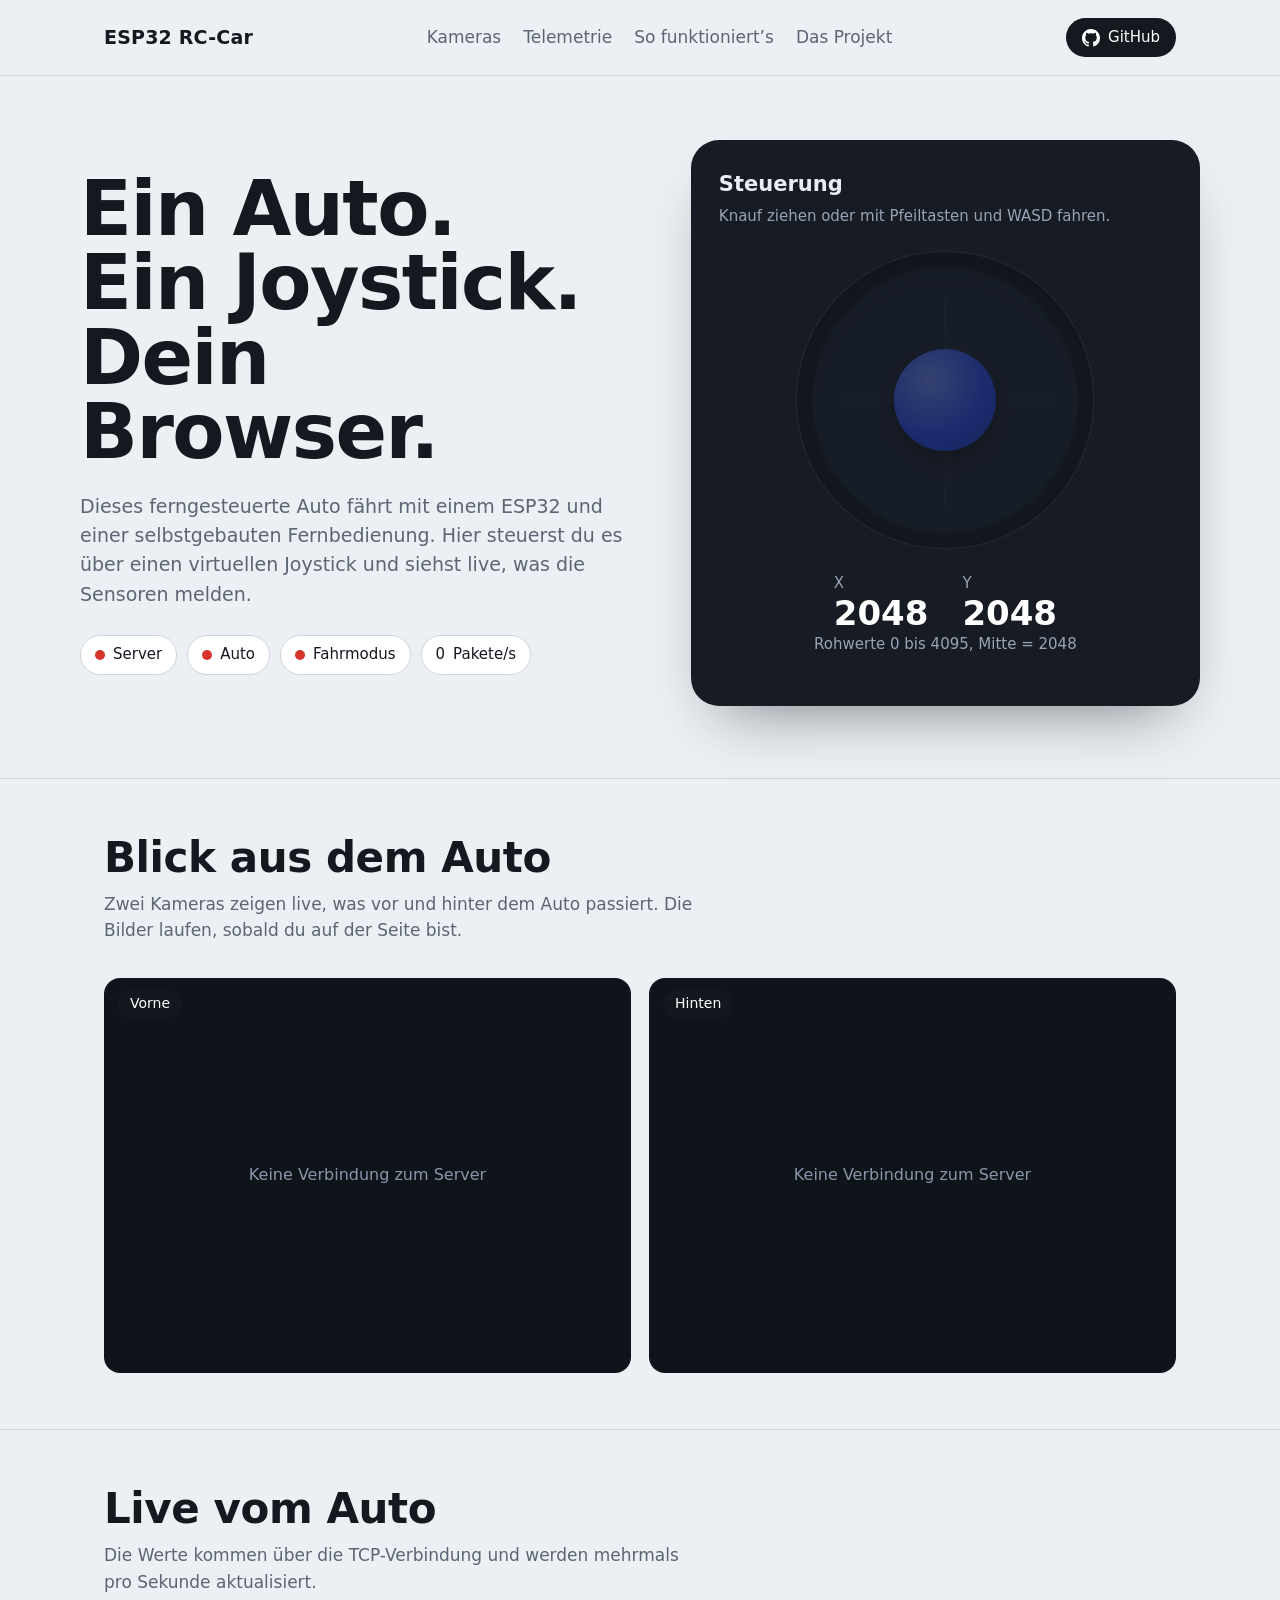
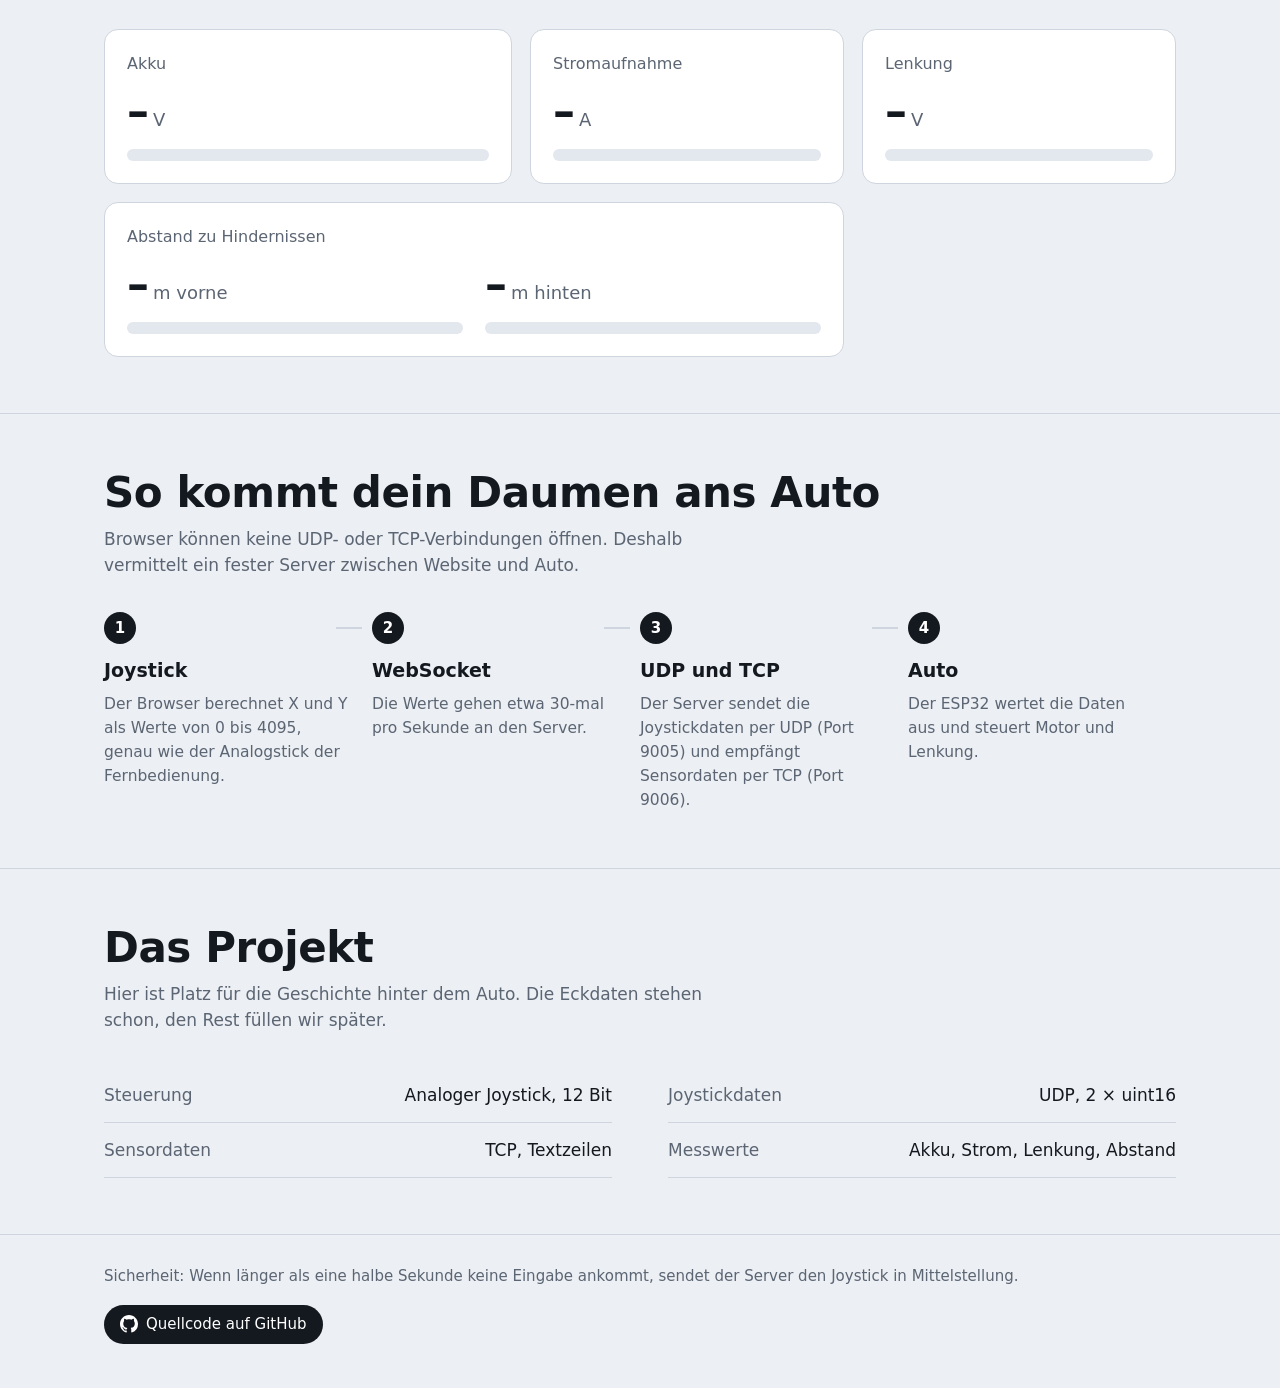
==== index.html @ da5e25d7 "V2 Fahrinterface" ====
<!doctype html>
<html lang="de">
<head>
<meta charset="utf-8">
<meta name="viewport" content="width=device-width, initial-scale=1, viewport-fit=cover">
<meta name="theme-color" content="#eceff3">
<meta name="mobile-web-app-capable" content="yes">
<meta name="apple-mobile-web-app-capable" content="yes">
<title>ESP32 RC-Car – Fernsteuerung im Browser</title>
<style>
:root{--bg:#eceff3;--ink:#14181f;--mut:#5b6573;--line:#cfd5de;--blue:#2447f5;--panel:#161b24;--panel2:#222a37;--ok:#1f9d55;--warn:#d98a00;--bad:#d6342c;
--font:"Bahnschrift","DIN Alternate","Segoe UI",system-ui,sans-serif}
*{box-sizing:border-box}
html{scroll-behavior:smooth}
body{margin:0;background:var(--bg);color:var(--ink);font:17px/1.55 var(--font);font-variant-numeric:tabular-nums}
a{color:inherit}
:focus-visible{outline:3px solid var(--blue);outline-offset:3px}
.wrap{max-width:1120px;margin:0 auto;padding:0 24px}
header{padding:18px 0;border-bottom:1px solid var(--line)}
header .wrap{display:flex;justify-content:space-between;align-items:center;gap:16px;flex-wrap:wrap}
header b{font-size:19px;letter-spacing:.01em}
nav{display:flex;gap:22px}
nav a{text-decoration:none;color:var(--mut)}
nav a:hover{color:var(--ink)}

.hero{display:grid;grid-template-columns:1.05fr .95fr;gap:48px;align-items:center;padding:64px 0 72px}
h1{font-size:clamp(40px,6vw,76px);line-height:.98;margin:0 0 22px;font-weight:700;letter-spacing:-.02em}
.lede{max-width:46ch;color:var(--mut);font-size:19px;margin:0 0 26px}
.pills{display:flex;gap:10px;flex-wrap:wrap}
.pill{display:inline-flex;align-items:center;gap:8px;padding:7px 14px;border:1px solid var(--line);border-radius:99px;background:#fff;font-size:15px}
.dot{width:10px;height:10px;border-radius:50%;background:var(--bad)}
.on .dot{background:var(--ok)}

.cockpit{background:var(--panel);color:#e8edf5;border-radius:28px;padding:28px;box-shadow:0 30px 60px -30px rgba(20,24,31,.55)}
.cockpit h2{margin:0 0 4px;font-size:21px}
.cockpit p{margin:0 0 22px;color:#98a4b6;font-size:15px}
#pad{-webkit-touch-callout:none;position:relative;width:min(100%,300px);aspect-ratio:1;margin:0 auto;border-radius:50%;touch-action:none;user-select:none;cursor:grab;
background:linear-gradient(var(--panel2),var(--panel2)) center/2px 70% no-repeat,linear-gradient(var(--panel2),var(--panel2)) center/70% 2px no-repeat,radial-gradient(circle,#1b2230 0 62%,#0f131a 63%);
box-shadow:inset 0 0 0 2px #2c3647,inset 0 12px 30px rgba(0,0,0,.5)}
#pad.drag{cursor:grabbing}
#knob{position:absolute;left:50%;top:50%;width:34%;aspect-ratio:1;border-radius:50%;transform:translate(-50%,-50%);
background:radial-gradient(circle at 35% 30%,#6f8cff,var(--blue) 60%,#1a33b8);box-shadow:0 10px 22px rgba(0,0,0,.55)}
#pad.lock{opacity:.35;pointer-events:none}
.raw{display:flex;justify-content:center;gap:34px;margin-top:22px;font-size:15px;color:#98a4b6}
.raw b{display:block;font-size:34px;color:#fff;font-weight:600;line-height:1.1;min-width:4ch;text-align:center}
.hint{text-align:center;margin:14px 0 0;font-size:14px;color:#7d8aa0}

.gh{display:inline-flex;align-items:center;gap:8px;padding:8px 16px;border-radius:99px;background:var(--ink);color:#fff;text-decoration:none;font-size:15px}
.gh:hover{background:var(--blue)}
.gh svg{width:18px;height:18px;fill:currentColor}
.cams{display:grid;grid-template-columns:1fr 1fr;gap:18px}
.cam{position:relative;margin:0;aspect-ratio:4/3;background:#0f131a;border-radius:16px;overflow:hidden;display:grid;place-items:center;color:#8a97ab}
.cam img{position:absolute;inset:0;width:100%;height:100%;object-fit:contain}
.cam [hidden]{display:none!important}
.cam p{margin:0;padding:0 20px;text-align:center;font-size:16px}
.cam figcaption{position:absolute;left:14px;top:12px;padding:3px 12px;border-radius:99px;background:rgba(20,24,31,.75);color:#fff;font-size:14px}
section{padding:56px 0;border-top:1px solid var(--line)}
h2.t{font-size:clamp(28px,3.6vw,42px);line-height:1.1;margin:0 0 10px;letter-spacing:-.01em}
.sub{color:var(--mut);max-width:56ch;margin:0 0 34px}
.tele{display:grid;grid-template-columns:1.3fr 1fr 1fr;gap:18px}
.tile{background:#fff;border:1px solid var(--line);border-radius:14px;padding:22px}
.tile h3{margin:0 0 12px;font-size:16px;color:var(--mut);font-weight:500}
.val{font-size:44px;font-weight:700;line-height:1}
.val small{font-size:18px;font-weight:500;color:var(--mut);margin-left:4px}
.bar{height:12px;background:#e3e7ee;border-radius:9px;margin-top:16px;position:relative;overflow:hidden}
.bar i{position:absolute;left:0;top:0;bottom:0;width:0;background:var(--ok);border-radius:9px;transition:width .25s,background .25s}
.bar.mid i{left:50%;width:0;border-radius:0}
.span2{grid-column:span 2}
.dist{display:grid;grid-template-columns:1fr 1fr;gap:22px}

.flow{display:grid;grid-template-columns:repeat(4,1fr);gap:0;counter-reset:s}
.flow>div{padding:0 22px 0 0;position:relative}
.flow>div:not(:last-child)::after{content:"";position:absolute;right:10px;top:15px;width:26px;height:2px;background:var(--line)}
.flow b{display:inline-grid;place-items:center;width:32px;height:32px;border-radius:50%;background:var(--ink);color:#fff;font-size:15px;margin-bottom:12px}
.flow h3{margin:0 0 6px;font-size:19px}
.flow p{margin:0;color:var(--mut);font-size:15.5px}
.specs{display:grid;grid-template-columns:repeat(2,1fr);gap:0 56px}
.specs div{display:flex;justify-content:space-between;gap:20px;padding:14px 0;border-bottom:1px solid var(--line)}
.specs span{color:var(--mut)}
footer{padding:30px 0 44px;color:var(--mut);font-size:15px;border-top:1px solid var(--line)}

@media(max-width:860px){
.hero{grid-template-columns:1fr;gap:36px;padding:40px 0}
.tele{grid-template-columns:1fr}.span2{grid-column:auto}
.flow{grid-template-columns:1fr 1fr;gap:28px 0}.flow>div::after{display:none}
.specs{grid-template-columns:1fr}
.cams{grid-template-columns:1fr}
nav{display:none}
}
@media(prefers-reduced-motion:reduce){*{transition:none!important;scroll-behavior:auto!important}}

/* Handy: kein Zoomen durch Doppeltippen, Joystick ohne Tipp-Markierung */
html{-webkit-text-size-adjust:100%}
body{touch-action:manipulation}
#pad{-webkit-tap-highlight-color:transparent}
.tip{display:none}
@media(max-width:860px) and (orientation:portrait){.tip{display:block}}

/* Knopf: Vollbild + Querformat (nur auf Touch-Geräten) */
.fsbtn{display:none;align-items:center;justify-content:center;gap:10px;width:max-content;margin:18px auto 0;font:inherit;font-size:16px;padding:12px 22px;border:0;border-radius:99px;background:var(--blue);color:#fff;cursor:pointer}
.fsbtn svg{width:20px;height:20px;fill:none;stroke:currentColor;stroke-width:2;stroke-linecap:round;stroke-linejoin:round}
.fsbtn .p-out,html.fs .fsbtn .p-in{display:none}
html.fs .fsbtn .p-out{display:inline}
.cockpit p.fsnote{margin:10px 0 0;font-size:13px;text-align:center;color:#f3c86b}
@media(hover:none) and (pointer:coarse){.fsbtn{display:flex}}
html.fs .pills{display:none}

/* Fahransicht: Handy im Querformat. Joystick, beide Kameras und alle Werte auf einem Bildschirm, ohne Scrollen. */
@media(orientation:landscape) and (max-height:520px){
html,body{height:100%;overflow:hidden}
body{overscroll-behavior:none}
header,footer,#technik,#projekt,.hero h1,.lede,h2.t,.sub,.cockpit h2,.cockpit .hint{display:none}
main{display:grid;grid-template-columns:minmax(190px,28vw) 1fr;grid-template-rows:auto minmax(0,1fr) auto;gap:8px;height:100vh;height:100dvh;
padding:max(8px,env(safe-area-inset-top)) max(10px,env(safe-area-inset-right)) max(8px,env(safe-area-inset-bottom)) max(10px,env(safe-area-inset-left))}
.hero,.hero>div:first-child,section,section .wrap{display:contents}
.tele{grid-area:1/1/2/3;display:flex;gap:8px}
.tele .tile{padding:6px 10px;border-radius:10px;min-width:0;flex:1}
.tele .span2{flex:2.2}
.tile h3{margin:0 0 2px;font-size:11px}
.val{font-size:22px}
.val small{font-size:11px;margin-left:3px}
.bar{height:5px;margin-top:5px}
.dist{gap:12px}
.cockpit{grid-area:2/1/3/2;padding:10px;border-radius:18px;display:flex;flex-direction:column;align-items:center;justify-content:center;min-height:0;overflow:hidden}
#pad{width:min(100%,calc(100vh - 185px));width:min(100%,calc(100dvh - 185px))}
#ctrlMsg{margin:0 0 6px;font-size:11px;line-height:1.25;text-align:center}
#ctrlMsg.ok{display:none}
.raw{margin-top:6px;gap:18px;font-size:11px}
.raw b{font-size:20px;min-width:3.5ch}
.cams{grid-area:2/2/3/3;grid-template-columns:1fr 1fr;gap:8px;height:100%;min-height:0}
.cam{aspect-ratio:auto;height:100%;border-radius:12px}
.cam p{font-size:13px}
.cam figcaption{left:8px;top:8px;font-size:12px}
.pills{grid-area:3/1/4/3;gap:6px}
.pill{padding:2px 10px;font-size:12px}
.fsbtn{position:fixed;z-index:20;right:max(10px,env(safe-area-inset-right));bottom:max(10px,env(safe-area-inset-bottom));margin:0;padding:0;width:40px;height:40px;background:rgba(20,24,31,.72)}
.fsbtn .tx{display:none}
.cockpit p.fsnote{margin:6px 0 0;font-size:11px}
html.fs main{grid-template-rows:auto minmax(0,1fr)}
html.fs #pad{width:min(100%,calc(100vh - 160px));width:min(100%,calc(100dvh - 160px))}
}
</style>
</head>
<body>
<header><div class="wrap"><b>ESP32 RC-Car</b>
<nav><a href="#kameras">Kameras</a><a href="#telemetrie">Telemetrie</a><a href="#technik">So funktioniert’s</a><a href="#projekt">Das Projekt</a></nav>
<a class="gh" data-gh href="#" target="_blank" rel="noopener"><svg viewBox="0 0 16 16" aria-hidden="true"><path d="M8 0C3.58 0 0 3.58 0 8c0 3.54 2.29 6.53 5.47 7.59.4.07.55-.17.55-.38 0-.19-.01-.82-.01-1.49-2.01.37-2.53-.49-2.69-.94-.09-.23-.48-.94-.82-1.13-.28-.15-.68-.52-.01-.53.63-.01 1.08.58 1.23.82.72 1.21 1.87.87 2.33.66.07-.52.28-.87.51-1.07-1.78-.2-3.64-.89-3.64-3.95 0-.87.31-1.59.82-2.15-.08-.2-.36-1.02.08-2.12 0 0 .67-.21 2.2.82.64-.18 1.32-.27 2-.27.68 0 1.36.09 2 .27 1.53-1.04 2.2-.82 2.2-.82.44 1.1.16 1.92.08 2.12.51.56.82 1.27.82 2.15 0 3.07-1.87 3.75-3.65 3.95.29.25.54.73.54 1.48 0 1.07-.01 1.93-.01 2.2 0 .21.15.46.55.38A8.013 8.013 0 0016 8c0-4.42-3.58-8-8-8z"/></svg>GitHub</a></div></header>

<main>
<div class="wrap hero">
  <div>
    <h1>Ein Auto.<br>Ein Joystick.<br>Dein Browser.</h1>
    <p class="lede">Dieses ferngesteuerte Auto fährt mit einem ESP32 und einer selbstgebauten Fernbedienung. Hier steuerst du es über einen virtuellen Joystick und siehst live, was die Sensoren melden.</p>
    <div class="pills">
      <span class="pill" id="pBack"><i class="dot"></i>Server</span>
      <span class="pill" id="pCar"><i class="dot"></i>Auto</span>
      <span class="pill" id="pMode"><i class="dot"></i>Fahrmodus</span>
      <span class="pill"><span id="pps">0</span> Pakete/s</span>
    </div>
  </div>

  <div class="cockpit" id="cockpit">
    <h2>Steuerung</h2>
    <p id="ctrlMsg">Knauf ziehen oder mit Pfeiltasten und WASD fahren.</p>
    <div id="pad" role="application" aria-label="Virtueller Joystick"><div id="knob"></div></div>
    <div class="raw"><span>X<b id="rx">2048</b></span><span>Y<b id="ry">2048</b></span></div>
    <p class="hint">Rohwerte 0 bis 4095, Mitte = 2048</p>
    <p class="hint tip">Tipp: Handy quer halten, dann siehst du beide Kameras und alle Werte beim Fahren.</p>
    <button class="fsbtn" id="fsBtn" type="button" aria-label="Vollbild und Querformat">
      <svg viewBox="0 0 24 24" aria-hidden="true"><path class="p-in" d="M4 9V4h5M20 9V4h-5M4 15v5h5M20 15v5h-5"/><path class="p-out" d="M9 4v5H4M15 4v5h5M9 20v-5H4M15 20v-5h5"/></svg>
      <span class="tx" id="fsTx">Vollbild und Querformat</span>
    </button>
    <p class="fsnote" id="fsNote" hidden></p>
  </div>
</div>

<section id="kameras"><div class="wrap">
  <h2 class="t">Blick aus dem Auto</h2>
  <p class="sub">Zwei Kameras zeigen live, was vor und hinter dem Auto passiert. Die Bilder laufen, sobald du auf der Seite bist.</p>
  <div class="cams">
    <figure class="cam"><img id="img-front" alt="Livebild der Frontkamera" hidden><p id="msg-front">Verbinde …</p><figcaption>Vorne</figcaption></figure>
    <figure class="cam"><img id="img-back" alt="Livebild der Rückkamera" hidden><p id="msg-back">Verbinde …</p><figcaption>Hinten</figcaption></figure>
  </div>
</div></section>

<section id="telemetrie"><div class="wrap">
  <h2 class="t">Live vom Auto</h2>
  <p class="sub">Die Werte kommen über die TCP-Verbindung und werden mehrmals pro Sekunde aktualisiert.</p>
  <div class="tele">
    <div class="tile"><h3>Akku</h3><div class="val"><span id="batt">–</span><small>V</small></div><div class="bar"><i id="battBar"></i></div></div>
    <div class="tile"><h3>Stromaufnahme</h3><div class="val"><span id="ampr">–</span><small>A</small></div><div class="bar"><i id="amprBar" style="background:var(--blue)"></i></div></div>
    <div class="tile"><h3>Lenkung</h3><div class="val"><span id="lenk">–</span><small>V</small></div><div class="bar mid"><i id="lenkBar" style="background:var(--blue)"></i></div></div>
    <div class="tile span2"><h3>Abstand zu Hindernissen</h3>
      <div class="dist">
        <div><div class="val"><span id="absv">–</span><small>m vorne</small></div><div class="bar"><i id="absvBar"></i></div></div>
        <div><div class="val"><span id="absh">–</span><small>m hinten</small></div><div class="bar"><i id="abshBar"></i></div></div>
      </div></div>
  </div>
</div></section>

<section id="technik"><div class="wrap">
  <h2 class="t">So kommt dein Daumen ans Auto</h2>
  <p class="sub">Browser können keine UDP- oder TCP-Verbindungen öffnen. Deshalb vermittelt ein fester Server zwischen Website und Auto.</p>
  <div class="flow">
    <div><b>1</b><h3>Joystick</h3><p>Der Browser berechnet X und Y als Werte von 0 bis 4095, genau wie der Analogstick der Fernbedienung.</p></div>
    <div><b>2</b><h3>WebSocket</h3><p>Die Werte gehen etwa 30-mal pro Sekunde an den Server.</p></div>
    <div><b>3</b><h3>UDP und TCP</h3><p>Der Server sendet die Joystickdaten per UDP (Port 9005) und empfängt Sensordaten per TCP (Port 9006).</p></div>
    <div><b>4</b><h3>Auto</h3><p>Der ESP32 wertet die Daten aus und steuert Motor und Lenkung.</p></div>
  </div>
</div></section>

<section id="projekt"><div class="wrap">
  <h2 class="t">Das Projekt</h2>
  <p class="sub">Hier ist Platz für die Geschichte hinter dem Auto. Die Eckdaten stehen schon, den Rest füllen wir später.</p>
  <div class="specs">
    <div><span>Steuerung</span>Analoger Joystick, 12 Bit</div>
    <div><span>Joystickdaten</span>UDP, 2 × uint16</div>
    <div><span>Sensordaten</span>TCP, Textzeilen</div>
    <div><span>Messwerte</span>Akku, Strom, Lenkung, Abstand</div>
  </div>
</div></section>
</main>
<footer><div class="wrap">Sicherheit: Wenn länger als eine halbe Sekunde keine Eingabe ankommt, sendet der Server den Joystick in Mittelstellung.<div style="margin-top:16px"><a class="gh" data-gh href="#" target="_blank" rel="noopener"><svg viewBox="0 0 16 16" aria-hidden="true"><path d="M8 0C3.58 0 0 3.58 0 8c0 3.54 2.29 6.53 5.47 7.59.4.07.55-.17.55-.38 0-.19-.01-.82-.01-1.49-2.01.37-2.53-.49-2.69-.94-.09-.23-.48-.94-.82-1.13-.28-.15-.68-.52-.01-.53.63-.01 1.08.58 1.23.82.72 1.21 1.87.87 2.33.66.07-.52.28-.87.51-1.07-1.78-.2-3.64-.89-3.64-3.95 0-.87.31-1.59.82-2.15-.08-.2-.36-1.02.08-2.12 0 0 .67-.21 2.2.82.64-.18 1.32-.27 2-.27.68 0 1.36.09 2 .27 1.53-1.04 2.2-.82 2.2-.82.44 1.1.16 1.92.08 2.12.51.56.82 1.27.82 2.15 0 3.07-1.87 3.75-3.65 3.95.29.25.54.73.54 1.48 0 1.07-.01 1.93-.01 2.2 0 .21.15.46.55.38A8.013 8.013 0 0016 8c0-4.42-3.58-8-8-8z"/></svg>Quellcode auf GitHub</a></div></div></footer>

<script>
const $=id=>document.getElementById(id);
const pad=$('pad'),knob=$('knob');
const GITHUB_URL='https://github.com/orgs/P5-Natascha/repositories';  // hier den GitHub-Link eintragen
const INVERT_Y=false;               // true, falls "hoch" am Auto den Wert 0 statt 4095 bedeuten soll
let nx=0,ny=0,drag=false,idle=99,ws,canCtrl=false;
const keys=new Set();

function setStick(x,y){
  const l=Math.hypot(x,y); if(l>1){x/=l;y/=l}
  nx=x;ny=y;
  const R=(pad.clientWidth-knob.clientWidth)/2;
  knob.style.transform=`translate(calc(-50% + ${x*R}px),calc(-50% - ${y*R}px))`;
  const yy=INVERT_Y?-y:y;
  $('rx').textContent=Math.round((x+1)/2*4095);
  $('ry').textContent=Math.round((yy+1)/2*4095);
}
function fromPointer(e){
  const r=pad.getBoundingClientRect(),R=(r.width-knob.offsetWidth)/2;
  setStick((e.clientX-r.left-r.width/2)/R,-(e.clientY-r.top-r.height/2)/R);
}
pad.addEventListener('pointerdown',e=>{drag=true;pad.classList.add('drag');pad.setPointerCapture(e.pointerId);fromPointer(e)});
pad.addEventListener('pointermove',e=>drag&&fromPointer(e));
const release=()=>{drag=false;pad.classList.remove('drag');setStick(0,0)};
pad.addEventListener('pointerup',release);
pad.addEventListener('pointercancel',release);
document.addEventListener('visibilitychange',()=>document.hidden&&release());

const map={ArrowUp:'u',w:'u',ArrowDown:'d',s:'d',ArrowLeft:'l',a:'l',ArrowRight:'r',d:'r'};
function keyStick(){
  setStick((keys.has('r')?1:0)-(keys.has('l')?1:0),(keys.has('u')?1:0)-(keys.has('d')?1:0));
}
addEventListener('keydown',e=>{const k=map[e.key]||map[e.key.toLowerCase()];if(k&&!drag){e.preventDefault();keys.add(k);keyStick()}});
addEventListener('keyup',e=>{const k=map[e.key]||map[e.key.toLowerCase()];if(k&&!drag){keys.delete(k);keyStick()}});

setInterval(()=>{
  if(nx||ny)idle=0;
  if(idle++<6&&ws&&ws.readyState===1&&canCtrl)
    ws.send(JSON.stringify({x:+$('rx').textContent,y:+$('ry').textContent}));
},33);

const clamp=(v,a,b)=>Math.max(a,Math.min(b,v));
const colorFor=p=>p>.5?'var(--ok)':p>.2?'var(--warn)':'var(--bad)';
function setVal(id,v,fmt){$(id).textContent=v==null?'–':fmt(v)}

function render(s){
  $('pBack').classList.add('on');
  $('pCar').classList.toggle('on',s.tcp);
  $('pps').textContent=s.pps;
  $('pMode').classList.toggle('on',s.mode===1);
  canCtrl=s.ctrl;
  pad.classList.toggle('lock',!s.ctrl);
  $('ctrlMsg').textContent=!s.ctrl?'Nur Ansicht: Der Zugangsschlüssel fehlt oder ist nicht mehr gültig. Bitte den QR-Code erneut scannen.':s.blocked?'Die Verbindung zum Auto ist derzeit vom Admin gesperrt.':s.tcp?'Knauf ziehen oder mit Pfeiltasten und WASD fahren.':'Das Auto ist nicht verbunden. Der Server versucht es weiter.';
  blocked=!!s.blocked;
  $('ctrlMsg').classList.toggle('ok',!!(s.ctrl&&!s.blocked&&s.tcp));
  for(const n of ['front','back'])setCam(n,s.cam||{});
  const t=s.tele||{};
  setVal('batt',t.BATT,v=>v.toFixed(2));
  const bp=t.BATT==null?0:clamp((t.BATT-3.3)/(4.2-3.3),0,1);
  Object.assign($('battBar').style,{width:bp*100+'%',background:colorFor(bp)});
  setVal('ampr',t.AMPR,v=>v.toFixed(2));
  $('amprBar').style.width=(t.AMPR==null?0:clamp(t.AMPR/2,0,1)*100)+'%';
  setVal('lenk',t.LENK,v=>v.toFixed(2));
  const lp=t.LENK==null?.5:clamp(t.LENK/2.4,0,1),b=$('lenkBar').style;
  b.left=Math.min(lp,.5)*100+'%';b.width=Math.abs(lp-.5)*100+'%';
  for(const [k,id] of [['ABSV','absv'],['ABSH','absh']]){
    const mm=t[k];
    setVal(id,mm,v=>(v/1000).toFixed(2));
    const p=mm==null?0:clamp(mm/3000,0,1);
    Object.assign($(id+'Bar').style,{width:p*100+'%',background:mm<500?'var(--bad)':mm<1000?'var(--warn)':'var(--ok)'});
  }
}
const KEY=new URLSearchParams(location.search).get('key')||'';
const camOn={};
function stopCam(n){camOn[n]=0;$('img-'+n).removeAttribute('src')}
function setCam(n,c){
  const img=$('img-'+n),msg=$('msg-'+n);
  if(c.allowed&&!camOn[n]){camOn[n]=1;img.src='/camera/'+n+'?key='+encodeURIComponent(KEY)+'&t='+Date.now()}
  if(!c.allowed&&camOn[n])stopCam(n);
  const live=!!(c.allowed&&c[n]);
  img.hidden=!live;
  msg.textContent=live?'':!c.allowed?(c.disabled?'Kamera vom Admin deaktiviert':'Kamerabild nur mit Zugangsschlüssel'):'Warte auf Bild …';
  msg.hidden=live;
}
function connect(){
  const key=new URLSearchParams(location.search).get('key')||'';
  ws=new WebSocket((location.protocol==='https:'?'wss://':'ws://')+location.host+'/ws?key='+encodeURIComponent(key));
  ws.onmessage=e=>render(JSON.parse(e.data));
  ws.onclose=()=>{canCtrl=false;$('pBack').classList.remove('on');$('pCar').classList.remove('on');pad.classList.add('lock');['front','back'].forEach(n=>{stopCam(n);$('img-'+n).hidden=true;$('msg-'+n).textContent='Keine Verbindung zum Server';$('msg-'+n).hidden=false});setTimeout(connect,1500)};
}
document.querySelectorAll('[data-gh]').forEach(a=>a.href=GITHUB_URL);
pad.addEventListener('contextmenu',e=>e.preventDefault());
/* Vollbild und Querformat */
let blocked=false,fsAuto=true;
const FSROOT=document.documentElement;
const fsEl=()=>document.fullscreenElement||document.webkitFullscreenElement;
const fsCan=!!(FSROOT.requestFullscreen||FSROOT.webkitRequestFullscreen);
const driveMQ=matchMedia('(orientation:landscape) and (max-height:520px) and (hover:none) and (pointer:coarse)');
async function enterFs(){
  let fs=!!fsEl(),lock=false;
  if(!fs){
    try{
      if(FSROOT.requestFullscreen)await FSROOT.requestFullscreen({navigationUI:'hide'});
      else if(FSROOT.webkitRequestFullscreen){FSROOT.webkitRequestFullscreen();await new Promise(r=>setTimeout(r,200))}
    }catch{}
    fs=!!fsEl();
  }
  try{await screen.orientation.lock('landscape');lock=true}catch{}
  return{fs,lock};
}
function exitFs(){
  try{screen.orientation.unlock()}catch{}
  try{const r=(document.exitFullscreen||document.webkitExitFullscreen).call(document);r&&r.catch&&r.catch(()=>{})}catch{}
}
function onFs(){
  const on=!!fsEl();
  FSROOT.classList.toggle('fs',on);
  $('fsTx').textContent=on?'Vollbild beenden':'Vollbild und Querformat';
  if(!on){try{screen.orientation.unlock()}catch{}}
  setStick(nx,ny);
}
document.addEventListener('fullscreenchange',onFs);
document.addEventListener('webkitfullscreenchange',onFs);
function note(t){const n=$('fsNote');n.textContent=t;n.hidden=false;setTimeout(()=>n.hidden=true,8000)}
$('fsBtn').onclick=async()=>{
  if(fsEl()){exitFs();return}
  const r=await enterFs();
  if(!r.fs)note(fsCan?'Der Browser hat das Vollbild abgelehnt.':'Dieser Browser erlaubt kein Vollbild. Tipp: Seite zum Home-Bildschirm hinzufügen, dann öffnet sie ohne Adressleiste.');
  else if(!r.lock&&!driveMQ.matches)note('Bitte das Handy quer drehen. Der Browser kann die Ausrichtung nicht selbst festlegen.');
};
/* Automatisch: Browser erlauben Vollbild nur nach einer Berührung. Deshalb beim ersten Loslassen,
   sobald die Fahransicht aktiv ist und die Steuerung freigeschaltet ist. */
document.addEventListener('pointerup',e=>{
  if(e.target.closest&&e.target.closest('#fsBtn'))return;
  if(fsAuto&&!fsEl()&&driveMQ.matches&&canCtrl&&!blocked){fsAuto=false;enterFs()}
});
addEventListener('resize',()=>setStick(nx,ny));
setStick(0,0);connect();
</script>
</body>
</html>
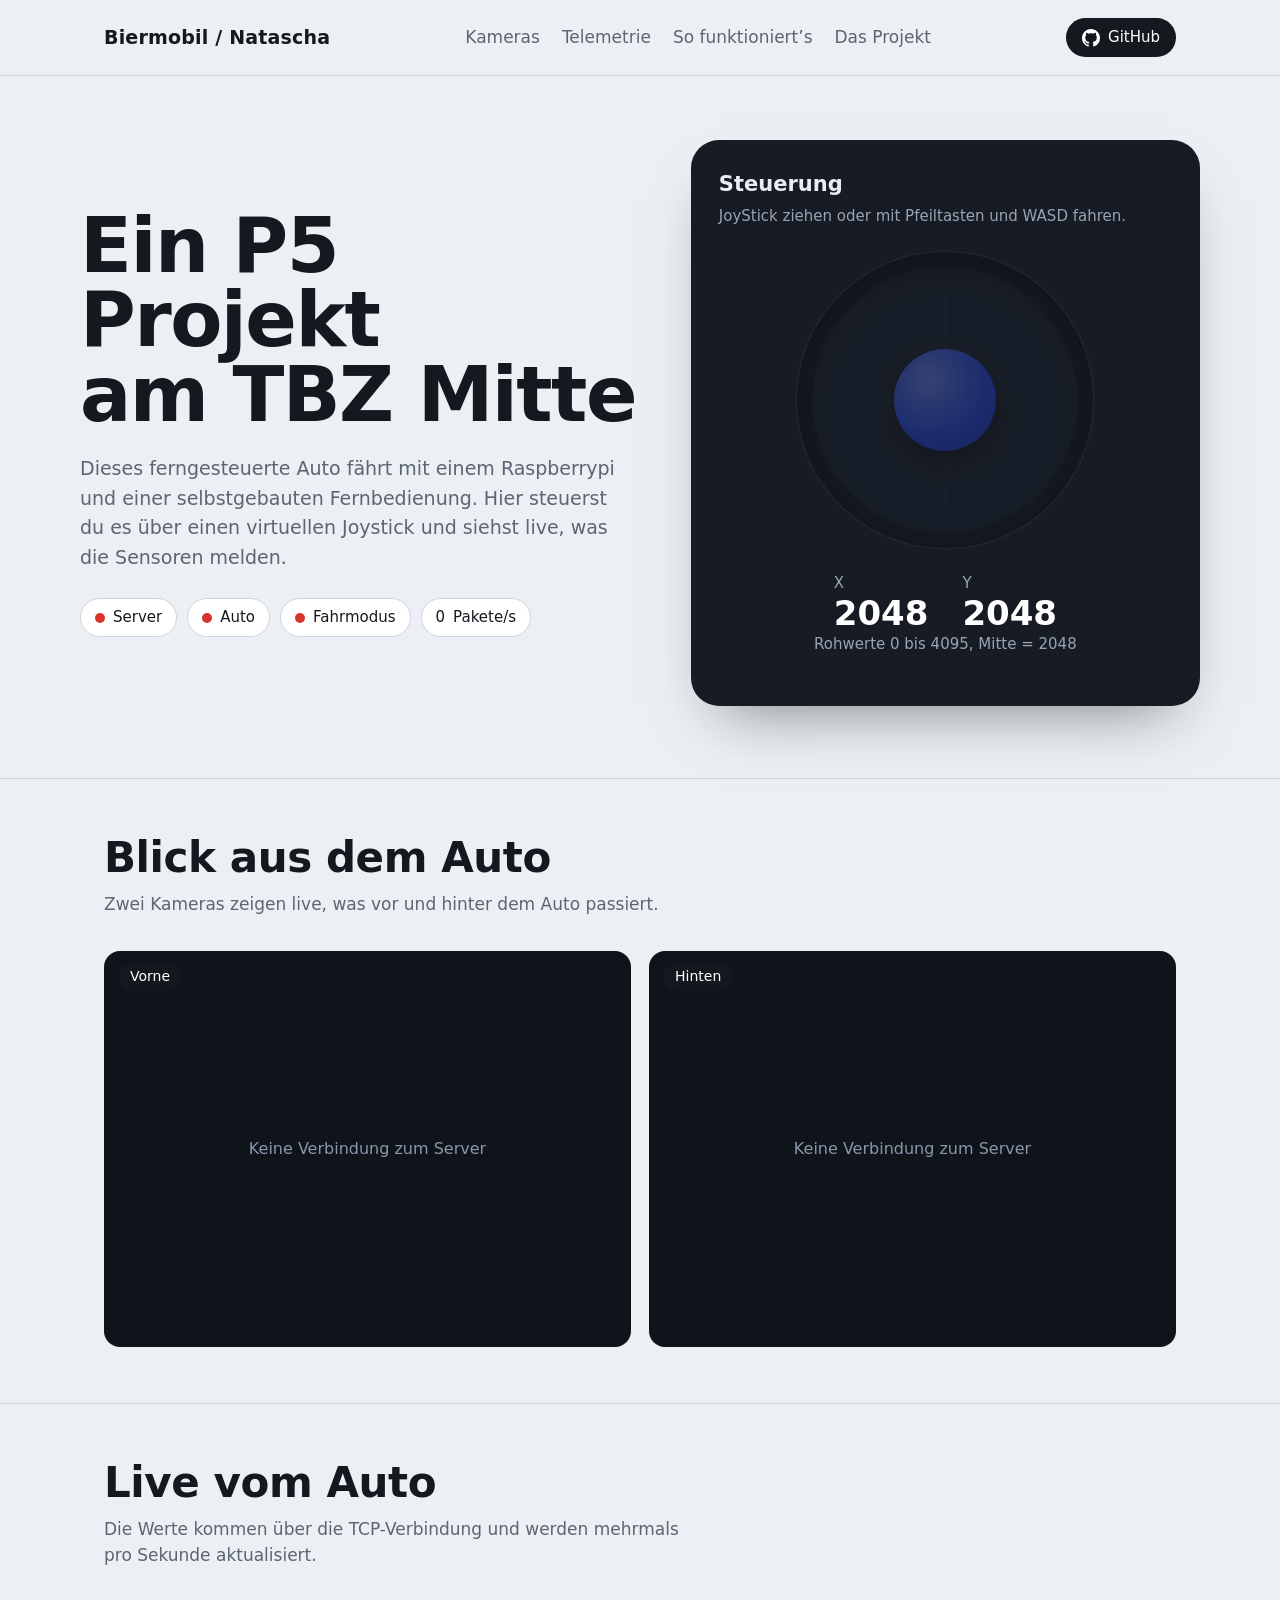
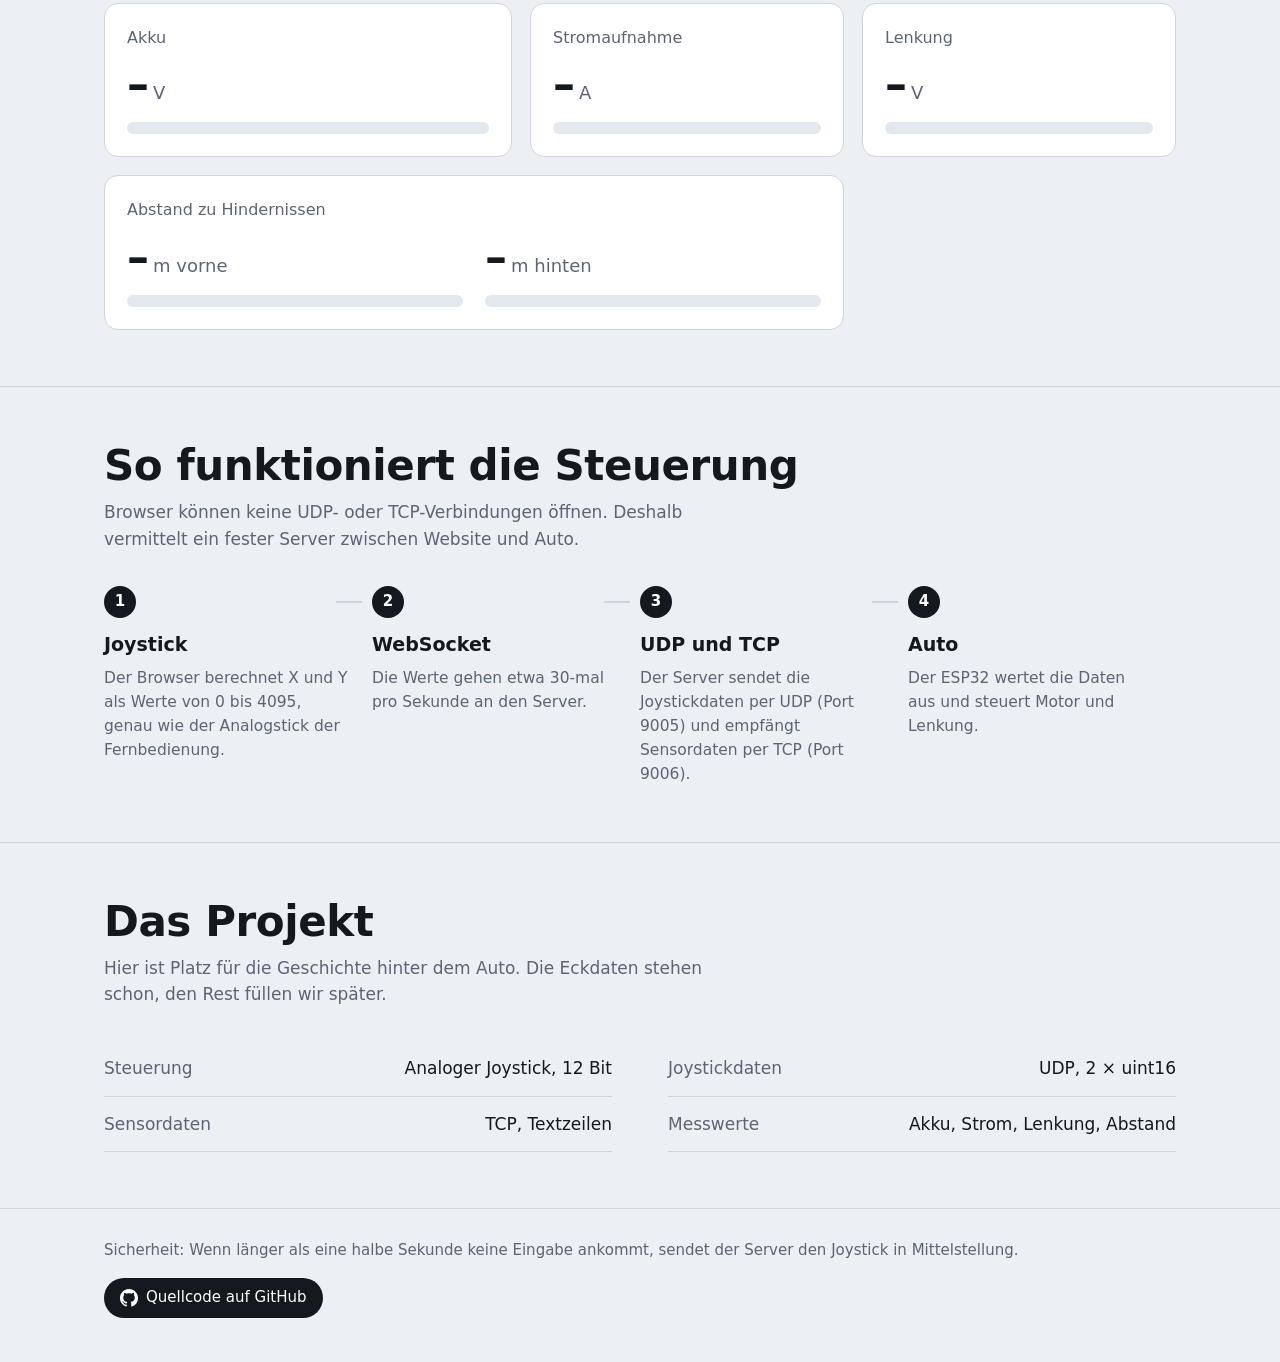
==== commit 4236f967: "Erste Non-Clanker Texte" ====
--- a/index.html
+++ b/index.html
@@ -6,7 +6,124 @@
 <meta name="theme-color" content="#eceff3">
 <meta name="mobile-web-app-capable" content="yes">
 <meta name="apple-mobile-web-app-capable" content="yes">
-<title>ESP32 RC-Car – Fernsteuerung im Browser</title>
+<title>ESP32 RC-Car</title>
+<script>
+/* =====================================================================
+   TEXTE UND EINSTELLUNGEN
+   Hier steht alles, was auf der Seite zu lesen ist. Einfach den Text
+   zwischen den Anführungszeichen ändern. "\n" ergibt einen Zeilenumbruch.
+   Die Form der Seite (Farben, Layout) steht weiter unten im <style>.
+   ===================================================================== */
+const EINSTELLUNGEN = {
+  githubLink: 'https://github.com/orgs/P5-Natascha/repositories',   // hier den GitHub-Link eintragen
+  yAchseUmkehren: false,   // true, falls "hoch" am Auto den Wert 0 statt 4095 bedeuten soll
+};
+
+const TEXTE = {
+  seitentitel: 'ESP32 RC-Car – Fernsteuerung im Browser',   // Text im Browser-Tab
+
+  kopfzeile: {
+    name: 'Biermobil / Natascha',
+    menue: {
+      kameras: 'Kameras',
+      telemetrie: 'Telemetrie',
+      technik: 'So funktioniert’s',
+      projekt: 'Das Projekt',
+    },
+    githubKnopf: 'GitHub',
+  },
+
+  start: {
+    titel: 'Ein P5 Projekt \n am TBZ Mitte',
+    einleitung: 'Dieses ferngesteuerte Auto fährt mit einem Raspberrypi und einer selbstgebauten Fernbedienung. Hier steuerst du es über einen virtuellen Joystick und siehst live, was die Sensoren melden.',
+    status: {                       // kleine Anzeigen unter der Einleitung
+      server: 'Server',
+      auto: 'Auto',
+      fahrmodus: 'Fahrmodus',
+      pakete: 'Pakete/s',
+    },
+  },
+
+  steuerung: {
+    titel: 'Steuerung',
+    achseX: 'X',
+    achseY: 'Y',
+    rohwerte: 'Rohwerte 0 bis 4095, Mitte = 2048',
+    tippHandy: 'Handy quer halten für einen Vollbild-Fahrmodus',
+    joystickBeschreibung: 'Virtueller Joystick',          // für Screenreader
+    vollbild: {
+      an: 'Vollbild und Querformat',                       // Text des Knopfs
+      aus: 'Vollbild beenden',
+    },
+    meldungen: {
+      bereit: 'JoyStick ziehen oder mit Pfeiltasten und WASD fahren.',
+      keinSchluessel: 'Nur Ansicht: Der Zugangsschlüssel fehlt oder ist nicht mehr gültig. Bitte den QR-Code erneut scannen.',
+      gesperrt: 'Die Verbindung zum Auto ist derzeit vom Admin gesperrt.',
+      autoGetrennt: 'Das Auto ist nicht verbunden. Der Server versucht es weiter.',
+      vollbildAbgelehnt: 'Der Browser hat das Vollbild abgelehnt.',
+      vollbildNichtMoeglich: 'Dieser Browser erlaubt kein Vollbild. Tipp: Seite zum Home-Bildschirm hinzufügen, dann öffnet sie ohne Adressleiste.',
+      handyDrehen: 'Bitte das Handy quer drehen.',
+    },
+  },
+
+  kameras: {
+    titel: 'Blick aus dem Auto',
+    einleitung: 'Zwei Kameras zeigen live, was vor und hinter dem Auto passiert.',
+    vorne: 'Vorne',
+    hinten: 'Hinten',
+    bildVorne: 'Livebild der Frontkamera',                 // für Screenreader
+    bildHinten: 'Livebild der Rückkamera',
+    meldungen: {                                           // statt des Bildes
+      verbinde: 'Verbinde …',
+      adminAus: 'Kamera vom Admin deaktiviert',
+      nurMitSchluessel: 'Kamerabild nur mit Zugangsschlüssel',
+      wartenAufBild: 'Warte auf Bild …',
+      keineVerbindung: 'Keine Verbindung zum Server',
+    },
+  },
+
+  telemetrie: {
+    titel: 'Live vom Auto',
+    einleitung: 'Die Werte kommen über die TCP-Verbindung und werden mehrmals pro Sekunde aktualisiert.',
+    akku: 'Akku',
+    strom: 'Stromaufnahme',
+    lenkung: 'Lenkung',
+    abstand: 'Abstand zu Hindernissen',
+    einheitSpannung: 'V',
+    einheitStrom: 'A',
+    einheitAbstandVorne: 'm vorne',
+    einheitAbstandHinten: 'm hinten',
+    leer: '–',                                             // wenn kein Wert da ist
+  },
+
+  technik: {
+    titel: 'So funktioniert die Steuerung',
+    einleitung: 'Browser können keine UDP- oder TCP-Verbindungen öffnen. Deshalb vermittelt ein fester Server zwischen Website und Auto.',
+    schritte: [                                            // beliebig viele, die Nummern kommen automatisch
+      { titel: 'Joystick', text: 'Der Browser berechnet X und Y als Werte von 0 bis 4095, genau wie der Analogstick der Fernbedienung.' },
+      { titel: 'WebSocket', text: 'Die Werte gehen etwa 30-mal pro Sekunde an den Server.' },
+      { titel: 'UDP und TCP', text: 'Der Server sendet die Joystickdaten per UDP (Port 9005) und empfängt Sensordaten per TCP (Port 9006).' },
+      { titel: 'Auto', text: 'Der ESP32 wertet die Daten aus und steuert Motor und Lenkung.' },
+    ],
+  },
+
+  projekt: {
+    titel: 'Das Projekt',
+    einleitung: 'Hier ist Platz für die Geschichte hinter dem Auto. Die Eckdaten stehen schon, den Rest füllen wir später.',
+    eckdaten: [                                            // [Bezeichnung, Wert], beliebig viele
+      ['Steuerung', 'Analoger Joystick, 12 Bit'],
+      ['Joystickdaten', 'UDP, 2 × uint16'],
+      ['Sensordaten', 'TCP, Textzeilen'],
+      ['Messwerte', 'Akku, Strom, Lenkung, Abstand'],
+    ],
+  },
+
+  fusszeile: {
+    sicherheit: 'Sicherheit: Wenn länger als eine halbe Sekunde keine Eingabe ankommt, sendet der Server den Joystick in Mittelstellung.',
+    githubKnopf: 'Quellcode auf GitHub',
+  },
+};
+</script>
 <style>
 :root{--bg:#eceff3;--ink:#14181f;--mut:#5b6573;--line:#cfd5de;--blue:#2447f5;--panel:#161b24;--panel2:#222a37;--ok:#1f9d55;--warn:#d98a00;--bad:#d6342c;
 --font:"Bahnschrift","DIN Alternate","Segoe UI",system-ui,sans-serif}
@@ -68,7 +185,7 @@
 .span2{grid-column:span 2}
 .dist{display:grid;grid-template-columns:1fr 1fr;gap:22px}
 
-.flow{display:grid;grid-template-columns:repeat(4,1fr);gap:0;counter-reset:s}
+.flow{display:grid;grid-template-columns:repeat(var(--n,4),1fr);gap:0;counter-reset:s}
 .flow>div{padding:0 22px 0 0;position:relative}
 .flow>div:not(:last-child)::after{content:"";position:absolute;right:10px;top:15px;width:26px;height:2px;background:var(--line)}
 .flow b{display:inline-grid;place-items:center;width:32px;height:32px;border-radius:50%;background:var(--ink);color:#fff;font-size:15px;margin-bottom:12px}
@@ -114,19 +231,21 @@
 padding:max(8px,env(safe-area-inset-top)) max(10px,env(safe-area-inset-right)) max(8px,env(safe-area-inset-bottom)) max(10px,env(safe-area-inset-left))}
 .hero,.hero>div:first-child,section,section .wrap{display:contents}
 .tele{grid-area:1/1/2/3;display:flex;gap:8px}
-.tele .tile{padding:6px 10px;border-radius:10px;min-width:0;flex:1}
+.tele .tile{padding:4px 9px;border-radius:10px;min-width:0;flex:1}
 .tele .span2{flex:2.2}
-.tile h3{margin:0 0 2px;font-size:11px}
-.val{font-size:22px}
-.val small{font-size:11px;margin-left:3px}
-.bar{height:5px;margin-top:5px}
+.tile h3{margin:0 0 1px;font-size:10.5px;line-height:1.3}
+.val{font-size:19px}
+.val small{font-size:10.5px;margin-left:3px}
+.bar{height:4px;margin-top:4px}
 .dist{gap:12px}
-.cockpit{grid-area:2/1/3/2;padding:10px;border-radius:18px;display:flex;flex-direction:column;align-items:center;justify-content:center;min-height:0;overflow:hidden}
-#pad{width:min(100%,calc(100vh - 185px));width:min(100%,calc(100dvh - 185px))}
-#ctrlMsg{margin:0 0 6px;font-size:11px;line-height:1.25;text-align:center}
+.cockpit{grid-area:2/1/3/2;padding:10px;border-radius:18px;display:flex;flex-direction:column;align-items:center;justify-content:center;min-height:0;overflow:hidden;position:relative}
+.padwrap{flex:1;min-height:0;width:100%;display:flex;flex-direction:column;align-items:center;justify-content:center;container-type:size}
+#pad{width:min(100%,calc(100vh - 165px));width:min(100%,calc(100dvh - 165px));width:min(100cqw,calc(100cqh - 36px))}
+#ctrlMsg{position:absolute;z-index:2;left:8px;right:8px;top:8px;margin:0;padding:5px 8px;border-radius:8px;background:rgba(20,24,31,.92);font-size:11px;line-height:1.25;text-align:center;pointer-events:none}
 #ctrlMsg.ok{display:none}
-.raw{margin-top:6px;gap:18px;font-size:11px}
-.raw b{font-size:20px;min-width:3.5ch}
+.raw{margin-top:8px;gap:14px;font-size:12px}
+.raw span{display:flex;align-items:baseline;gap:5px}
+.raw b{display:inline;font-size:18px;line-height:1.2;min-width:4ch;text-align:left}
 .cams{grid-area:2/2/3/3;grid-template-columns:1fr 1fr;gap:8px;height:100%;min-height:0}
 .cam{aspect-ratio:auto;height:100%;border-radius:12px}
 .cam p{font-size:13px}
@@ -135,98 +254,159 @@
 .pill{padding:2px 10px;font-size:12px}
 .fsbtn{position:fixed;z-index:20;right:max(10px,env(safe-area-inset-right));bottom:max(10px,env(safe-area-inset-bottom));margin:0;padding:0;width:40px;height:40px;background:rgba(20,24,31,.72)}
 .fsbtn .tx{display:none}
-.cockpit p.fsnote{margin:6px 0 0;font-size:11px}
+.cockpit p.fsnote{position:absolute;left:8px;right:8px;bottom:8px;margin:0;padding:5px 8px;border-radius:8px;background:rgba(20,24,31,.92);font-size:11px}
 html.fs main{grid-template-rows:auto minmax(0,1fr)}
-html.fs #pad{width:min(100%,calc(100vh - 160px));width:min(100%,calc(100dvh - 160px))}
 }
 </style>
+<link rel="icon" type="image/svg+xml" href="[data-uri]">
+<link rel="icon" type="image/png" sizes="32x32" href="[data-uri]">
+<link rel="apple-touch-icon" href="[data-uri]">
 </head>
 <body>
-<header><div class="wrap"><b>ESP32 RC-Car</b>
-<nav><a href="#kameras">Kameras</a><a href="#telemetrie">Telemetrie</a><a href="#technik">So funktioniert’s</a><a href="#projekt">Das Projekt</a></nav>
-<a class="gh" data-gh href="#" target="_blank" rel="noopener"><svg viewBox="0 0 16 16" aria-hidden="true"><path d="M8 0C3.58 0 0 3.58 0 8c0 3.54 2.29 6.53 5.47 7.59.4.07.55-.17.55-.38 0-.19-.01-.82-.01-1.49-2.01.37-2.53-.49-2.69-.94-.09-.23-.48-.94-.82-1.13-.28-.15-.68-.52-.01-.53.63-.01 1.08.58 1.23.82.72 1.21 1.87.87 2.33.66.07-.52.28-.87.51-1.07-1.78-.2-3.64-.89-3.64-3.95 0-.87.31-1.59.82-2.15-.08-.2-.36-1.02.08-2.12 0 0 .67-.21 2.2.82.64-.18 1.32-.27 2-.27.68 0 1.36.09 2 .27 1.53-1.04 2.2-.82 2.2-.82.44 1.1.16 1.92.08 2.12.51.56.82 1.27.82 2.15 0 3.07-1.87 3.75-3.65 3.95.29.25.54.73.54 1.48 0 1.07-.01 1.93-.01 2.2 0 .21.15.46.55.38A8.013 8.013 0 0016 8c0-4.42-3.58-8-8-8z"/></svg>GitHub</a></div></header>
+<!-- Alle Texte stehen im Block "TEXTE UND EINSTELLUNGEN" im Kopf dieser Datei. Hier nur die Struktur. -->
+<template id="icon-github"><svg viewBox="0 0 16 16" aria-hidden="true"><path d="M8 0C3.58 0 0 3.58 0 8c0 3.54 2.29 6.53 5.47 7.59.4.07.55-.17.55-.38 0-.19-.01-.82-.01-1.49-2.01.37-2.53-.49-2.69-.94-.09-.23-.48-.94-.82-1.13-.28-.15-.68-.52-.01-.53.63-.01 1.08.58 1.23.82.72 1.21 1.87.87 2.33.66.07-.52.28-.87.51-1.07-1.78-.2-3.64-.89-3.64-3.95 0-.87.31-1.59.82-2.15-.08-.2-.36-1.02.08-2.12 0 0 .67-.21 2.2.82.64-.18 1.32-.27 2-.27.68 0 1.36.09 2 .27 1.53-1.04 2.2-.82 2.2-.82.44 1.1.16 1.92.08 2.12.51.56.82 1.27.82 2.15 0 3.07-1.87 3.75-3.65 3.95.29.25.54.73.54 1.48 0 1.07-.01 1.93-.01 2.2 0 .21.15.46.55.38A8.013 8.013 0 0016 8c0-4.42-3.58-8-8-8z"/></svg></template>
+
+<header><div class="wrap">
+  <b data-t="kopfzeile.name"></b>
+  <nav>
+    <a href="#kameras" data-t="kopfzeile.menue.kameras"></a>
+    <a href="#telemetrie" data-t="kopfzeile.menue.telemetrie"></a>
+    <a href="#technik" data-t="kopfzeile.menue.technik"></a>
+    <a href="#projekt" data-t="kopfzeile.menue.projekt"></a>
+  </nav>
+  <a class="gh" data-gh href="#" target="_blank" rel="noopener"><span data-t="kopfzeile.githubKnopf"></span></a>
+</div></header>
 
 <main>
 <div class="wrap hero">
   <div>
-    <h1>Ein Auto.<br>Ein Joystick.<br>Dein Browser.</h1>
-    <p class="lede">Dieses ferngesteuerte Auto fährt mit einem ESP32 und einer selbstgebauten Fernbedienung. Hier steuerst du es über einen virtuellen Joystick und siehst live, was die Sensoren melden.</p>
+    <h1 data-t="start.titel"></h1>
+    <p class="lede" data-t="start.einleitung"></p>
     <div class="pills">
-      <span class="pill" id="pBack"><i class="dot"></i>Server</span>
-      <span class="pill" id="pCar"><i class="dot"></i>Auto</span>
-      <span class="pill" id="pMode"><i class="dot"></i>Fahrmodus</span>
-      <span class="pill"><span id="pps">0</span> Pakete/s</span>
+      <span class="pill" id="pBack"><i class="dot"></i><span data-t="start.status.server"></span></span>
+      <span class="pill" id="pCar"><i class="dot"></i><span data-t="start.status.auto"></span></span>
+      <span class="pill" id="pMode"><i class="dot"></i><span data-t="start.status.fahrmodus"></span></span>
+      <span class="pill"><span id="pps">0</span><span data-t="start.status.pakete"></span></span>
     </div>
   </div>
 
   <div class="cockpit" id="cockpit">
-    <h2>Steuerung</h2>
-    <p id="ctrlMsg">Knauf ziehen oder mit Pfeiltasten und WASD fahren.</p>
-    <div id="pad" role="application" aria-label="Virtueller Joystick"><div id="knob"></div></div>
-    <div class="raw"><span>X<b id="rx">2048</b></span><span>Y<b id="ry">2048</b></span></div>
-    <p class="hint">Rohwerte 0 bis 4095, Mitte = 2048</p>
-    <p class="hint tip">Tipp: Handy quer halten, dann siehst du beide Kameras und alle Werte beim Fahren.</p>
-    <button class="fsbtn" id="fsBtn" type="button" aria-label="Vollbild und Querformat">
+    <h2 data-t="steuerung.titel"></h2>
+    <p id="ctrlMsg" data-t="steuerung.meldungen.bereit"></p>
+    <div class="padwrap">
+      <div id="pad" role="application" data-t-aria="steuerung.joystickBeschreibung"><div id="knob"></div></div>
+      <div class="raw">
+        <span><span data-t="steuerung.achseX"></span><b id="rx">2048</b></span>
+        <span><span data-t="steuerung.achseY"></span><b id="ry">2048</b></span>
+      </div>
+    </div>
+    <p class="hint" data-t="steuerung.rohwerte"></p>
+    <p class="hint tip" data-t="steuerung.tippHandy"></p>
+    <button class="fsbtn" id="fsBtn" type="button" data-t-aria="steuerung.vollbild.an">
       <svg viewBox="0 0 24 24" aria-hidden="true"><path class="p-in" d="M4 9V4h5M20 9V4h-5M4 15v5h5M20 15v5h-5"/><path class="p-out" d="M9 4v5H4M15 4v5h5M9 20v-5H4M15 20v-5h5"/></svg>
-      <span class="tx" id="fsTx">Vollbild und Querformat</span>
+      <span class="tx" id="fsTx" data-t="steuerung.vollbild.an"></span>
     </button>
     <p class="fsnote" id="fsNote" hidden></p>
   </div>
 </div>
 
 <section id="kameras"><div class="wrap">
-  <h2 class="t">Blick aus dem Auto</h2>
-  <p class="sub">Zwei Kameras zeigen live, was vor und hinter dem Auto passiert. Die Bilder laufen, sobald du auf der Seite bist.</p>
+  <h2 class="t" data-t="kameras.titel"></h2>
+  <p class="sub" data-t="kameras.einleitung"></p>
   <div class="cams">
-    <figure class="cam"><img id="img-front" alt="Livebild der Frontkamera" hidden><p id="msg-front">Verbinde …</p><figcaption>Vorne</figcaption></figure>
-    <figure class="cam"><img id="img-back" alt="Livebild der Rückkamera" hidden><p id="msg-back">Verbinde …</p><figcaption>Hinten</figcaption></figure>
+    <figure class="cam">
+      <img id="img-front" data-t-alt="kameras.bildVorne" hidden>
+      <p id="msg-front" data-t="kameras.meldungen.verbinde"></p>
+      <figcaption data-t="kameras.vorne"></figcaption>
+    </figure>
+    <figure class="cam">
+      <img id="img-back" data-t-alt="kameras.bildHinten" hidden>
+      <p id="msg-back" data-t="kameras.meldungen.verbinde"></p>
+      <figcaption data-t="kameras.hinten"></figcaption>
+    </figure>
   </div>
 </div></section>
 
 <section id="telemetrie"><div class="wrap">
-  <h2 class="t">Live vom Auto</h2>
-  <p class="sub">Die Werte kommen über die TCP-Verbindung und werden mehrmals pro Sekunde aktualisiert.</p>
+  <h2 class="t" data-t="telemetrie.titel"></h2>
+  <p class="sub" data-t="telemetrie.einleitung"></p>
   <div class="tele">
-    <div class="tile"><h3>Akku</h3><div class="val"><span id="batt">–</span><small>V</small></div><div class="bar"><i id="battBar"></i></div></div>
-    <div class="tile"><h3>Stromaufnahme</h3><div class="val"><span id="ampr">–</span><small>A</small></div><div class="bar"><i id="amprBar" style="background:var(--blue)"></i></div></div>
-    <div class="tile"><h3>Lenkung</h3><div class="val"><span id="lenk">–</span><small>V</small></div><div class="bar mid"><i id="lenkBar" style="background:var(--blue)"></i></div></div>
-    <div class="tile span2"><h3>Abstand zu Hindernissen</h3>
+    <div class="tile">
+      <h3 data-t="telemetrie.akku"></h3>
+      <div class="val"><span id="batt" data-t="telemetrie.leer"></span><small data-t="telemetrie.einheitSpannung"></small></div>
+      <div class="bar"><i id="battBar"></i></div>
+    </div>
+    <div class="tile">
+      <h3 data-t="telemetrie.strom"></h3>
+      <div class="val"><span id="ampr" data-t="telemetrie.leer"></span><small data-t="telemetrie.einheitStrom"></small></div>
+      <div class="bar"><i id="amprBar" style="background:var(--blue)"></i></div>
+    </div>
+    <div class="tile">
+      <h3 data-t="telemetrie.lenkung"></h3>
+      <div class="val"><span id="lenk" data-t="telemetrie.leer"></span><small data-t="telemetrie.einheitSpannung"></small></div>
+      <div class="bar mid"><i id="lenkBar" style="background:var(--blue)"></i></div>
+    </div>
+    <div class="tile span2">
+      <h3 data-t="telemetrie.abstand"></h3>
       <div class="dist">
-        <div><div class="val"><span id="absv">–</span><small>m vorne</small></div><div class="bar"><i id="absvBar"></i></div></div>
-        <div><div class="val"><span id="absh">–</span><small>m hinten</small></div><div class="bar"><i id="abshBar"></i></div></div>
-      </div></div>
+        <div><div class="val"><span id="absv" data-t="telemetrie.leer"></span><small data-t="telemetrie.einheitAbstandVorne"></small></div><div class="bar"><i id="absvBar"></i></div></div>
+        <div><div class="val"><span id="absh" data-t="telemetrie.leer"></span><small data-t="telemetrie.einheitAbstandHinten"></small></div><div class="bar"><i id="abshBar"></i></div></div>
+      </div>
+    </div>
   </div>
 </div></section>
 
 <section id="technik"><div class="wrap">
-  <h2 class="t">So kommt dein Daumen ans Auto</h2>
-  <p class="sub">Browser können keine UDP- oder TCP-Verbindungen öffnen. Deshalb vermittelt ein fester Server zwischen Website und Auto.</p>
-  <div class="flow">
-    <div><b>1</b><h3>Joystick</h3><p>Der Browser berechnet X und Y als Werte von 0 bis 4095, genau wie der Analogstick der Fernbedienung.</p></div>
-    <div><b>2</b><h3>WebSocket</h3><p>Die Werte gehen etwa 30-mal pro Sekunde an den Server.</p></div>
-    <div><b>3</b><h3>UDP und TCP</h3><p>Der Server sendet die Joystickdaten per UDP (Port 9005) und empfängt Sensordaten per TCP (Port 9006).</p></div>
-    <div><b>4</b><h3>Auto</h3><p>Der ESP32 wertet die Daten aus und steuert Motor und Lenkung.</p></div>
-  </div>
+  <h2 class="t" data-t="technik.titel"></h2>
+  <p class="sub" data-t="technik.einleitung"></p>
+  <div class="flow" id="flow"></div>
 </div></section>
 
 <section id="projekt"><div class="wrap">
-  <h2 class="t">Das Projekt</h2>
-  <p class="sub">Hier ist Platz für die Geschichte hinter dem Auto. Die Eckdaten stehen schon, den Rest füllen wir später.</p>
-  <div class="specs">
-    <div><span>Steuerung</span>Analoger Joystick, 12 Bit</div>
-    <div><span>Joystickdaten</span>UDP, 2 × uint16</div>
-    <div><span>Sensordaten</span>TCP, Textzeilen</div>
-    <div><span>Messwerte</span>Akku, Strom, Lenkung, Abstand</div>
-  </div>
+  <h2 class="t" data-t="projekt.titel"></h2>
+  <p class="sub" data-t="projekt.einleitung"></p>
+  <div class="specs" id="specs"></div>
 </div></section>
 </main>
-<footer><div class="wrap">Sicherheit: Wenn länger als eine halbe Sekunde keine Eingabe ankommt, sendet der Server den Joystick in Mittelstellung.<div style="margin-top:16px"><a class="gh" data-gh href="#" target="_blank" rel="noopener"><svg viewBox="0 0 16 16" aria-hidden="true"><path d="M8 0C3.58 0 0 3.58 0 8c0 3.54 2.29 6.53 5.47 7.59.4.07.55-.17.55-.38 0-.19-.01-.82-.01-1.49-2.01.37-2.53-.49-2.69-.94-.09-.23-.48-.94-.82-1.13-.28-.15-.68-.52-.01-.53.63-.01 1.08.58 1.23.82.72 1.21 1.87.87 2.33.66.07-.52.28-.87.51-1.07-1.78-.2-3.64-.89-3.64-3.95 0-.87.31-1.59.82-2.15-.08-.2-.36-1.02.08-2.12 0 0 .67-.21 2.2.82.64-.18 1.32-.27 2-.27.68 0 1.36.09 2 .27 1.53-1.04 2.2-.82 2.2-.82.44 1.1.16 1.92.08 2.12.51.56.82 1.27.82 2.15 0 3.07-1.87 3.75-3.65 3.95.29.25.54.73.54 1.48 0 1.07-.01 1.93-.01 2.2 0 .21.15.46.55.38A8.013 8.013 0 0016 8c0-4.42-3.58-8-8-8z"/></svg>Quellcode auf GitHub</a></div></div></footer>
+
+<footer><div class="wrap">
+  <span data-t="fusszeile.sicherheit"></span>
+  <div style="margin-top:16px"><a class="gh" data-gh href="#" target="_blank" rel="noopener"><span data-t="fusszeile.githubKnopf"></span></a></div>
+</div></footer>
 
 <script>
 const $=id=>document.getElementById(id);
+
+/* ---- Texte aus TEXTE in die Seite einsetzen ---- */
+const T=TEXTE;
+const pfad=p=>p.split('.').reduce((o,k)=>o[k],T);
+function setzeText(el,s){                    // "\n" wird zum Zeilenumbruch
+  el.replaceChildren(...s.split('\n').flatMap((z,i)=>i?[document.createElement('br'),z]:[z]));
+}
+document.title=T.seitentitel;
+document.querySelectorAll('[data-t]').forEach(el=>setzeText(el,pfad(el.dataset.t)));
+document.querySelectorAll('[data-t-aria]').forEach(el=>el.setAttribute('aria-label',pfad(el.dataset.tAria)));
+document.querySelectorAll('[data-t-alt]').forEach(el=>el.setAttribute('alt',pfad(el.dataset.tAlt)));
+{
+  const flow=$('flow');
+  T.technik.schritte.forEach((st,i)=>{
+    const d=document.createElement('div');
+    d.innerHTML='<b></b><h3></h3><p></p>';
+    d.children[0].textContent=i+1;d.children[1].textContent=st.titel;d.children[2].textContent=st.text;
+    flow.append(d);
+  });
+  flow.style.setProperty('--n',T.technik.schritte.length);
+  T.projekt.eckdaten.forEach(([name,wert])=>{
+    const d=document.createElement('div'),sp=document.createElement('span');
+    sp.textContent=name;d.append(sp,wert);$('specs').append(d);
+  });
+  document.querySelectorAll('[data-gh]').forEach(a=>{
+    a.href=EINSTELLUNGEN.githubLink;
+    a.prepend($('icon-github').content.cloneNode(true));
+  });
+}
 const pad=$('pad'),knob=$('knob');
-const GITHUB_URL='https://github.com/orgs/P5-Natascha/repositories';  // hier den GitHub-Link eintragen
-const INVERT_Y=false;               // true, falls "hoch" am Auto den Wert 0 statt 4095 bedeuten soll
+const INVERT_Y=EINSTELLUNGEN.yAchseUmkehren;
 let nx=0,ny=0,drag=false,idle=99,ws,canCtrl=false;
 const keys=new Set();
 
@@ -265,7 +445,7 @@
 
 const clamp=(v,a,b)=>Math.max(a,Math.min(b,v));
 const colorFor=p=>p>.5?'var(--ok)':p>.2?'var(--warn)':'var(--bad)';
-function setVal(id,v,fmt){$(id).textContent=v==null?'–':fmt(v)}
+function setVal(id,v,fmt){$(id).textContent=v==null?T.telemetrie.leer:fmt(v)}
 
 function render(s){
   $('pBack').classList.add('on');
@@ -274,7 +454,8 @@
   $('pMode').classList.toggle('on',s.mode===1);
   canCtrl=s.ctrl;
   pad.classList.toggle('lock',!s.ctrl);
-  $('ctrlMsg').textContent=!s.ctrl?'Nur Ansicht: Der Zugangsschlüssel fehlt oder ist nicht mehr gültig. Bitte den QR-Code erneut scannen.':s.blocked?'Die Verbindung zum Auto ist derzeit vom Admin gesperrt.':s.tcp?'Knauf ziehen oder mit Pfeiltasten und WASD fahren.':'Das Auto ist nicht verbunden. Der Server versucht es weiter.';
+  const M=T.steuerung.meldungen;
+  $('ctrlMsg').textContent=!s.ctrl?M.keinSchluessel:s.blocked?M.gesperrt:s.tcp?M.bereit:M.autoGetrennt;
   blocked=!!s.blocked;
   $('ctrlMsg').classList.toggle('ok',!!(s.ctrl&&!s.blocked&&s.tcp));
   for(const n of ['front','back'])setCam(n,s.cam||{});
@@ -282,7 +463,7 @@
   setVal('batt',t.BATT,v=>v.toFixed(2));
   const bp=t.BATT==null?0:clamp((t.BATT-3.3)/(4.2-3.3),0,1);
   Object.assign($('battBar').style,{width:bp*100+'%',background:colorFor(bp)});
-  setVal('ampr',t.AMPR,v=>v.toFixed(2));
+  setVal('ampr',t.AMPR,v=>(Math.abs(v)<0.005?0:v).toFixed(2));
   $('amprBar').style.width=(t.AMPR==null?0:clamp(t.AMPR/2,0,1)*100)+'%';
   setVal('lenk',t.LENK,v=>v.toFixed(2));
   const lp=t.LENK==null?.5:clamp(t.LENK/2.4,0,1),b=$('lenkBar').style;
@@ -299,20 +480,25 @@
 function stopCam(n){camOn[n]=0;$('img-'+n).removeAttribute('src')}
 function setCam(n,c){
   const img=$('img-'+n),msg=$('msg-'+n);
-  if(c.allowed&&!camOn[n]){camOn[n]=1;img.src='/camera/'+n+'?key='+encodeURIComponent(KEY)+'&t='+Date.now()}
+  if(c.allowed&&!camOn[n]){
+    camOn[n]=1;
+    const load=()=>{img.src='/camera/'+n+'?key='+encodeURIComponent(KEY)+'&t='+Date.now()};
+    img.onerror=()=>setTimeout(()=>{if(camOn[n])load()},2000);
+    load();
+  }
   if(!c.allowed&&camOn[n])stopCam(n);
   const live=!!(c.allowed&&c[n]);
   img.hidden=!live;
-  msg.textContent=live?'':!c.allowed?(c.disabled?'Kamera vom Admin deaktiviert':'Kamerabild nur mit Zugangsschlüssel'):'Warte auf Bild …';
+  const K=T.kameras.meldungen;
+  msg.textContent=live?'':!c.allowed?(c.disabled?K.adminAus:K.nurMitSchluessel):K.wartenAufBild;
   msg.hidden=live;
 }
 function connect(){
   const key=new URLSearchParams(location.search).get('key')||'';
   ws=new WebSocket((location.protocol==='https:'?'wss://':'ws://')+location.host+'/ws?key='+encodeURIComponent(key));
   ws.onmessage=e=>render(JSON.parse(e.data));
-  ws.onclose=()=>{canCtrl=false;$('pBack').classList.remove('on');$('pCar').classList.remove('on');pad.classList.add('lock');['front','back'].forEach(n=>{stopCam(n);$('img-'+n).hidden=true;$('msg-'+n).textContent='Keine Verbindung zum Server';$('msg-'+n).hidden=false});setTimeout(connect,1500)};
-}
-document.querySelectorAll('[data-gh]').forEach(a=>a.href=GITHUB_URL);
+  ws.onclose=()=>{canCtrl=false;$('pBack').classList.remove('on');$('pCar').classList.remove('on');pad.classList.add('lock');['front','back'].forEach(n=>{stopCam(n);$('img-'+n).hidden=true;$('msg-'+n).textContent=T.kameras.meldungen.keineVerbindung;$('msg-'+n).hidden=false});setTimeout(connect,1500)};
+}
 pad.addEventListener('contextmenu',e=>e.preventDefault());
 /* Vollbild und Querformat */
 let blocked=false,fsAuto=true;
@@ -339,7 +525,7 @@
 function onFs(){
   const on=!!fsEl();
   FSROOT.classList.toggle('fs',on);
-  $('fsTx').textContent=on?'Vollbild beenden':'Vollbild und Querformat';
+  $('fsTx').textContent=on?T.steuerung.vollbild.aus:T.steuerung.vollbild.an;
   if(!on){try{screen.orientation.unlock()}catch{}}
   setStick(nx,ny);
 }
@@ -349,8 +535,8 @@
 $('fsBtn').onclick=async()=>{
   if(fsEl()){exitFs();return}
   const r=await enterFs();
-  if(!r.fs)note(fsCan?'Der Browser hat das Vollbild abgelehnt.':'Dieser Browser erlaubt kein Vollbild. Tipp: Seite zum Home-Bildschirm hinzufügen, dann öffnet sie ohne Adressleiste.');
-  else if(!r.lock&&!driveMQ.matches)note('Bitte das Handy quer drehen. Der Browser kann die Ausrichtung nicht selbst festlegen.');
+  if(!r.fs)note(fsCan?T.steuerung.meldungen.vollbildAbgelehnt:T.steuerung.meldungen.vollbildNichtMoeglich);
+  else if(!r.lock&&!driveMQ.matches)note(T.steuerung.meldungen.handyDrehen);
 };
 /* Automatisch: Browser erlauben Vollbild nur nach einer Berührung. Deshalb beim ersten Loslassen,
    sobald die Fahransicht aktiv ist und die Steuerung freigeschaltet ist. */
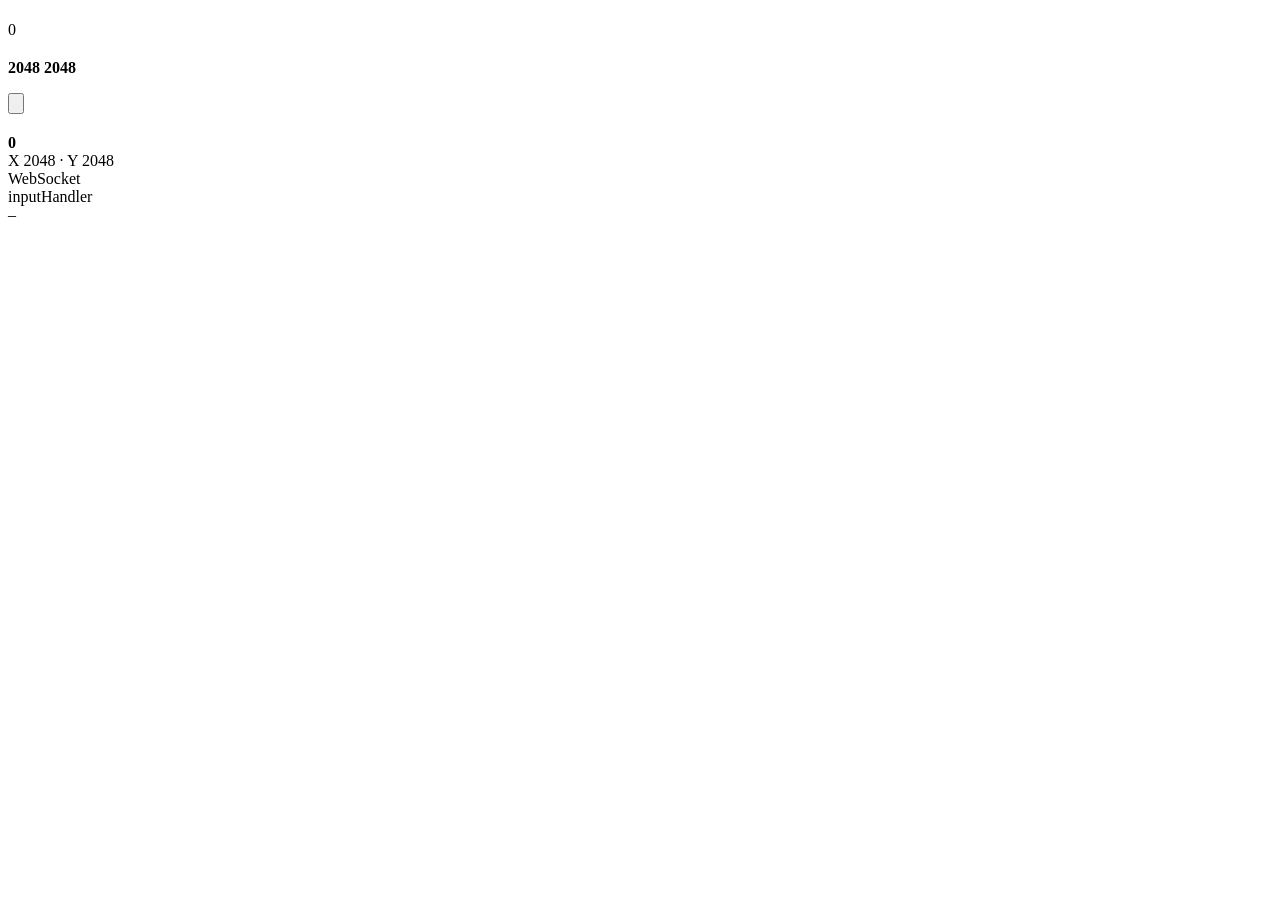
==== commit 8a7d78d3: "Divide index.html" ====
--- a/index.html
+++ b/index.html
@@ -6,264 +6,15 @@
 <meta name="theme-color" content="#eceff3">
 <meta name="mobile-web-app-capable" content="yes">
 <meta name="apple-mobile-web-app-capable" content="yes">
-<title>ESP32 RC-Car</title>
-<script>
-/* =====================================================================
-   TEXTE UND EINSTELLUNGEN
-   Hier steht alles, was auf der Seite zu lesen ist. Einfach den Text
-   zwischen den Anführungszeichen ändern. "\n" ergibt einen Zeilenumbruch.
-   Die Form der Seite (Farben, Layout) steht weiter unten im <style>.
-   ===================================================================== */
-const EINSTELLUNGEN = {
-  githubLink: 'https://github.com/orgs/P5-Natascha/repositories',   // hier den GitHub-Link eintragen
-  yAchseUmkehren: false,   // true, falls "hoch" am Auto den Wert 0 statt 4095 bedeuten soll
-};
-
-const TEXTE = {
-  seitentitel: 'ESP32 RC-Car – Fernsteuerung im Browser',   // Text im Browser-Tab
-
-  kopfzeile: {
-    name: 'Biermobil / Natascha',
-    menue: {
-      kameras: 'Kameras',
-      telemetrie: 'Telemetrie',
-      technik: 'So funktioniert’s',
-      projekt: 'Das Projekt',
-    },
-    githubKnopf: 'GitHub',
-  },
-
-  start: {
-    titel: 'Ein P5 Projekt \n am TBZ Mitte',
-    einleitung: 'Dieses ferngesteuerte Auto fährt mit einem Raspberrypi und einer selbstgebauten Fernbedienung. Hier steuerst du es über einen virtuellen Joystick und siehst live, was die Sensoren melden.',
-    status: {                       // kleine Anzeigen unter der Einleitung
-      server: 'Server',
-      auto: 'Auto',
-      fahrmodus: 'Fahrmodus',
-      pakete: 'Pakete/s',
-    },
-  },
-
-  steuerung: {
-    titel: 'Steuerung',
-    achseX: 'X',
-    achseY: 'Y',
-    rohwerte: 'Rohwerte 0 bis 4095, Mitte = 2048',
-    tippHandy: 'Handy quer halten für einen Vollbild-Fahrmodus',
-    joystickBeschreibung: 'Virtueller Joystick',          // für Screenreader
-    vollbild: {
-      an: 'Vollbild und Querformat',                       // Text des Knopfs
-      aus: 'Vollbild beenden',
-    },
-    meldungen: {
-      bereit: 'JoyStick ziehen oder mit Pfeiltasten und WASD fahren.',
-      keinSchluessel: 'Nur Ansicht: Der Zugangsschlüssel fehlt oder ist nicht mehr gültig. Bitte den QR-Code erneut scannen.',
-      gesperrt: 'Die Verbindung zum Auto ist derzeit vom Admin gesperrt.',
-      autoGetrennt: 'Das Auto ist nicht verbunden. Der Server versucht es weiter.',
-      vollbildAbgelehnt: 'Der Browser hat das Vollbild abgelehnt.',
-      vollbildNichtMoeglich: 'Dieser Browser erlaubt kein Vollbild. Tipp: Seite zum Home-Bildschirm hinzufügen, dann öffnet sie ohne Adressleiste.',
-      handyDrehen: 'Bitte das Handy quer drehen.',
-    },
-  },
-
-  kameras: {
-    titel: 'Blick aus dem Auto',
-    einleitung: 'Zwei Kameras zeigen live, was vor und hinter dem Auto passiert.',
-    vorne: 'Vorne',
-    hinten: 'Hinten',
-    bildVorne: 'Livebild der Frontkamera',                 // für Screenreader
-    bildHinten: 'Livebild der Rückkamera',
-    meldungen: {                                           // statt des Bildes
-      verbinde: 'Verbinde …',
-      adminAus: 'Kamera vom Admin deaktiviert',
-      nurMitSchluessel: 'Kamerabild nur mit Zugangsschlüssel',
-      wartenAufBild: 'Warte auf Bild …',
-      keineVerbindung: 'Keine Verbindung zum Server',
-    },
-  },
-
-  telemetrie: {
-    titel: 'Live vom Auto',
-    einleitung: 'Die Werte kommen über die TCP-Verbindung und werden mehrmals pro Sekunde aktualisiert.',
-    akku: 'Akku',
-    strom: 'Stromaufnahme',
-    lenkung: 'Lenkung',
-    abstand: 'Abstand zu Hindernissen',
-    einheitSpannung: 'V',
-    einheitStrom: 'A',
-    einheitAbstandVorne: 'm vorne',
-    einheitAbstandHinten: 'm hinten',
-    leer: '–',                                             // wenn kein Wert da ist
-  },
-
-  technik: {
-    titel: 'So funktioniert die Steuerung',
-    einleitung: 'Browser können keine UDP- oder TCP-Verbindungen öffnen. Deshalb vermittelt ein fester Server zwischen Website und Auto.',
-    schritte: [                                            // beliebig viele, die Nummern kommen automatisch
-      { titel: 'Joystick', text: 'Der Browser berechnet X und Y als Werte von 0 bis 4095, genau wie der Analogstick der Fernbedienung.' },
-      { titel: 'WebSocket', text: 'Die Werte gehen etwa 30-mal pro Sekunde an den Server.' },
-      { titel: 'UDP und TCP', text: 'Der Server sendet die Joystickdaten per UDP (Port 9005) und empfängt Sensordaten per TCP (Port 9006).' },
-      { titel: 'Auto', text: 'Der ESP32 wertet die Daten aus und steuert Motor und Lenkung.' },
-    ],
-  },
-
-  projekt: {
-    titel: 'Das Projekt',
-    einleitung: 'Hier ist Platz für die Geschichte hinter dem Auto. Die Eckdaten stehen schon, den Rest füllen wir später.',
-    eckdaten: [                                            // [Bezeichnung, Wert], beliebig viele
-      ['Steuerung', 'Analoger Joystick, 12 Bit'],
-      ['Joystickdaten', 'UDP, 2 × uint16'],
-      ['Sensordaten', 'TCP, Textzeilen'],
-      ['Messwerte', 'Akku, Strom, Lenkung, Abstand'],
-    ],
-  },
-
-  fusszeile: {
-    sicherheit: 'Sicherheit: Wenn länger als eine halbe Sekunde keine Eingabe ankommt, sendet der Server den Joystick in Mittelstellung.',
-    githubKnopf: 'Quellcode auf GitHub',
-  },
-};
-</script>
-<style>
-:root{--bg:#eceff3;--ink:#14181f;--mut:#5b6573;--line:#cfd5de;--blue:#2447f5;--panel:#161b24;--panel2:#222a37;--ok:#1f9d55;--warn:#d98a00;--bad:#d6342c;
---font:"Bahnschrift","DIN Alternate","Segoe UI",system-ui,sans-serif}
-*{box-sizing:border-box}
-html{scroll-behavior:smooth}
-body{margin:0;background:var(--bg);color:var(--ink);font:17px/1.55 var(--font);font-variant-numeric:tabular-nums}
-a{color:inherit}
-:focus-visible{outline:3px solid var(--blue);outline-offset:3px}
-.wrap{max-width:1120px;margin:0 auto;padding:0 24px}
-header{padding:18px 0;border-bottom:1px solid var(--line)}
-header .wrap{display:flex;justify-content:space-between;align-items:center;gap:16px;flex-wrap:wrap}
-header b{font-size:19px;letter-spacing:.01em}
-nav{display:flex;gap:22px}
-nav a{text-decoration:none;color:var(--mut)}
-nav a:hover{color:var(--ink)}
-
-.hero{display:grid;grid-template-columns:1.05fr .95fr;gap:48px;align-items:center;padding:64px 0 72px}
-h1{font-size:clamp(40px,6vw,76px);line-height:.98;margin:0 0 22px;font-weight:700;letter-spacing:-.02em}
-.lede{max-width:46ch;color:var(--mut);font-size:19px;margin:0 0 26px}
-.pills{display:flex;gap:10px;flex-wrap:wrap}
-.pill{display:inline-flex;align-items:center;gap:8px;padding:7px 14px;border:1px solid var(--line);border-radius:99px;background:#fff;font-size:15px}
-.dot{width:10px;height:10px;border-radius:50%;background:var(--bad)}
-.on .dot{background:var(--ok)}
-
-.cockpit{background:var(--panel);color:#e8edf5;border-radius:28px;padding:28px;box-shadow:0 30px 60px -30px rgba(20,24,31,.55)}
-.cockpit h2{margin:0 0 4px;font-size:21px}
-.cockpit p{margin:0 0 22px;color:#98a4b6;font-size:15px}
-#pad{-webkit-touch-callout:none;position:relative;width:min(100%,300px);aspect-ratio:1;margin:0 auto;border-radius:50%;touch-action:none;user-select:none;cursor:grab;
-background:linear-gradient(var(--panel2),var(--panel2)) center/2px 70% no-repeat,linear-gradient(var(--panel2),var(--panel2)) center/70% 2px no-repeat,radial-gradient(circle,#1b2230 0 62%,#0f131a 63%);
-box-shadow:inset 0 0 0 2px #2c3647,inset 0 12px 30px rgba(0,0,0,.5)}
-#pad.drag{cursor:grabbing}
-#knob{position:absolute;left:50%;top:50%;width:34%;aspect-ratio:1;border-radius:50%;transform:translate(-50%,-50%);
-background:radial-gradient(circle at 35% 30%,#6f8cff,var(--blue) 60%,#1a33b8);box-shadow:0 10px 22px rgba(0,0,0,.55)}
-#pad.lock{opacity:.35;pointer-events:none}
-.raw{display:flex;justify-content:center;gap:34px;margin-top:22px;font-size:15px;color:#98a4b6}
-.raw b{display:block;font-size:34px;color:#fff;font-weight:600;line-height:1.1;min-width:4ch;text-align:center}
-.hint{text-align:center;margin:14px 0 0;font-size:14px;color:#7d8aa0}
-
-.gh{display:inline-flex;align-items:center;gap:8px;padding:8px 16px;border-radius:99px;background:var(--ink);color:#fff;text-decoration:none;font-size:15px}
-.gh:hover{background:var(--blue)}
-.gh svg{width:18px;height:18px;fill:currentColor}
-.cams{display:grid;grid-template-columns:1fr 1fr;gap:18px}
-.cam{position:relative;margin:0;aspect-ratio:4/3;background:#0f131a;border-radius:16px;overflow:hidden;display:grid;place-items:center;color:#8a97ab}
-.cam img{position:absolute;inset:0;width:100%;height:100%;object-fit:contain}
-.cam [hidden]{display:none!important}
-.cam p{margin:0;padding:0 20px;text-align:center;font-size:16px}
-.cam figcaption{position:absolute;left:14px;top:12px;padding:3px 12px;border-radius:99px;background:rgba(20,24,31,.75);color:#fff;font-size:14px}
-section{padding:56px 0;border-top:1px solid var(--line)}
-h2.t{font-size:clamp(28px,3.6vw,42px);line-height:1.1;margin:0 0 10px;letter-spacing:-.01em}
-.sub{color:var(--mut);max-width:56ch;margin:0 0 34px}
-.tele{display:grid;grid-template-columns:1.3fr 1fr 1fr;gap:18px}
-.tile{background:#fff;border:1px solid var(--line);border-radius:14px;padding:22px}
-.tile h3{margin:0 0 12px;font-size:16px;color:var(--mut);font-weight:500}
-.val{font-size:44px;font-weight:700;line-height:1}
-.val small{font-size:18px;font-weight:500;color:var(--mut);margin-left:4px}
-.bar{height:12px;background:#e3e7ee;border-radius:9px;margin-top:16px;position:relative;overflow:hidden}
-.bar i{position:absolute;left:0;top:0;bottom:0;width:0;background:var(--ok);border-radius:9px;transition:width .25s,background .25s}
-.bar.mid i{left:50%;width:0;border-radius:0}
-.span2{grid-column:span 2}
-.dist{display:grid;grid-template-columns:1fr 1fr;gap:22px}
-
-.flow{display:grid;grid-template-columns:repeat(var(--n,4),1fr);gap:0;counter-reset:s}
-.flow>div{padding:0 22px 0 0;position:relative}
-.flow>div:not(:last-child)::after{content:"";position:absolute;right:10px;top:15px;width:26px;height:2px;background:var(--line)}
-.flow b{display:inline-grid;place-items:center;width:32px;height:32px;border-radius:50%;background:var(--ink);color:#fff;font-size:15px;margin-bottom:12px}
-.flow h3{margin:0 0 6px;font-size:19px}
-.flow p{margin:0;color:var(--mut);font-size:15.5px}
-.specs{display:grid;grid-template-columns:repeat(2,1fr);gap:0 56px}
-.specs div{display:flex;justify-content:space-between;gap:20px;padding:14px 0;border-bottom:1px solid var(--line)}
-.specs span{color:var(--mut)}
-footer{padding:30px 0 44px;color:var(--mut);font-size:15px;border-top:1px solid var(--line)}
-
-@media(max-width:860px){
-.hero{grid-template-columns:1fr;gap:36px;padding:40px 0}
-.tele{grid-template-columns:1fr}.span2{grid-column:auto}
-.flow{grid-template-columns:1fr 1fr;gap:28px 0}.flow>div::after{display:none}
-.specs{grid-template-columns:1fr}
-.cams{grid-template-columns:1fr}
-nav{display:none}
-}
-@media(prefers-reduced-motion:reduce){*{transition:none!important;scroll-behavior:auto!important}}
-
-/* Handy: kein Zoomen durch Doppeltippen, Joystick ohne Tipp-Markierung */
-html{-webkit-text-size-adjust:100%}
-body{touch-action:manipulation}
-#pad{-webkit-tap-highlight-color:transparent}
-.tip{display:none}
-@media(max-width:860px) and (orientation:portrait){.tip{display:block}}
-
-/* Knopf: Vollbild + Querformat (nur auf Touch-Geräten) */
-.fsbtn{display:none;align-items:center;justify-content:center;gap:10px;width:max-content;margin:18px auto 0;font:inherit;font-size:16px;padding:12px 22px;border:0;border-radius:99px;background:var(--blue);color:#fff;cursor:pointer}
-.fsbtn svg{width:20px;height:20px;fill:none;stroke:currentColor;stroke-width:2;stroke-linecap:round;stroke-linejoin:round}
-.fsbtn .p-out,html.fs .fsbtn .p-in{display:none}
-html.fs .fsbtn .p-out{display:inline}
-.cockpit p.fsnote{margin:10px 0 0;font-size:13px;text-align:center;color:#f3c86b}
-@media(hover:none) and (pointer:coarse){.fsbtn{display:flex}}
-html.fs .pills{display:none}
-
-/* Fahransicht: Handy im Querformat. Joystick, beide Kameras und alle Werte auf einem Bildschirm, ohne Scrollen. */
-@media(orientation:landscape) and (max-height:520px){
-html,body{height:100%;overflow:hidden}
-body{overscroll-behavior:none}
-header,footer,#technik,#projekt,.hero h1,.lede,h2.t,.sub,.cockpit h2,.cockpit .hint{display:none}
-main{display:grid;grid-template-columns:minmax(190px,28vw) 1fr;grid-template-rows:auto minmax(0,1fr) auto;gap:8px;height:100vh;height:100dvh;
-padding:max(8px,env(safe-area-inset-top)) max(10px,env(safe-area-inset-right)) max(8px,env(safe-area-inset-bottom)) max(10px,env(safe-area-inset-left))}
-.hero,.hero>div:first-child,section,section .wrap{display:contents}
-.tele{grid-area:1/1/2/3;display:flex;gap:8px}
-.tele .tile{padding:4px 9px;border-radius:10px;min-width:0;flex:1}
-.tele .span2{flex:2.2}
-.tile h3{margin:0 0 1px;font-size:10.5px;line-height:1.3}
-.val{font-size:19px}
-.val small{font-size:10.5px;margin-left:3px}
-.bar{height:4px;margin-top:4px}
-.dist{gap:12px}
-.cockpit{grid-area:2/1/3/2;padding:10px;border-radius:18px;display:flex;flex-direction:column;align-items:center;justify-content:center;min-height:0;overflow:hidden;position:relative}
-.padwrap{flex:1;min-height:0;width:100%;display:flex;flex-direction:column;align-items:center;justify-content:center;container-type:size}
-#pad{width:min(100%,calc(100vh - 165px));width:min(100%,calc(100dvh - 165px));width:min(100cqw,calc(100cqh - 36px))}
-#ctrlMsg{position:absolute;z-index:2;left:8px;right:8px;top:8px;margin:0;padding:5px 8px;border-radius:8px;background:rgba(20,24,31,.92);font-size:11px;line-height:1.25;text-align:center;pointer-events:none}
-#ctrlMsg.ok{display:none}
-.raw{margin-top:8px;gap:14px;font-size:12px}
-.raw span{display:flex;align-items:baseline;gap:5px}
-.raw b{display:inline;font-size:18px;line-height:1.2;min-width:4ch;text-align:left}
-.cams{grid-area:2/2/3/3;grid-template-columns:1fr 1fr;gap:8px;height:100%;min-height:0}
-.cam{aspect-ratio:auto;height:100%;border-radius:12px}
-.cam p{font-size:13px}
-.cam figcaption{left:8px;top:8px;font-size:12px}
-.pills{grid-area:3/1/4/3;gap:6px}
-.pill{padding:2px 10px;font-size:12px}
-.fsbtn{position:fixed;z-index:20;right:max(10px,env(safe-area-inset-right));bottom:max(10px,env(safe-area-inset-bottom));margin:0;padding:0;width:40px;height:40px;background:rgba(20,24,31,.72)}
-.fsbtn .tx{display:none}
-.cockpit p.fsnote{position:absolute;left:8px;right:8px;bottom:8px;margin:0;padding:5px 8px;border-radius:8px;background:rgba(20,24,31,.92);font-size:11px}
-html.fs main{grid-template-rows:auto minmax(0,1fr)}
-}
-</style>
-<link rel="icon" type="image/svg+xml" href="[data-uri]">
-<link rel="icon" type="image/png" sizes="32x32" href="[data-uri]">
-<link rel="apple-touch-icon" href="[data-uri]">
+<title>Natascha – P5-Fahrroboter</title>
+<link rel="icon" type="image/svg+xml" href="favicon.svg">
+<link rel="icon" type="image/png" sizes="32x32" href="favicon-32.png">
+<link rel="apple-touch-icon" href="apple-touch-icon.png">
+<link rel="stylesheet" href="style.css">
+<script src="texte.js"></script>
 </head>
 <body>
-<!-- Alle Texte stehen im Block "TEXTE UND EINSTELLUNGEN" im Kopf dieser Datei. Hier nur die Struktur. -->
+<!-- Alle Texte stehen in texte.js (Block "TEXTE UND EINSTELLUNGEN"). Hier nur die Struktur. -->
 <template id="icon-github"><svg viewBox="0 0 16 16" aria-hidden="true"><path d="M8 0C3.58 0 0 3.58 0 8c0 3.54 2.29 6.53 5.47 7.59.4.07.55-.17.55-.38 0-.19-.01-.82-.01-1.49-2.01.37-2.53-.49-2.69-.94-.09-.23-.48-.94-.82-1.13-.28-.15-.68-.52-.01-.53.63-.01 1.08.58 1.23.82.72 1.21 1.87.87 2.33.66.07-.52.28-.87.51-1.07-1.78-.2-3.64-.89-3.64-3.95 0-.87.31-1.59.82-2.15-.08-.2-.36-1.02.08-2.12 0 0 .67-.21 2.2.82.64-.18 1.32-.27 2-.27.68 0 1.36.09 2 .27 1.53-1.04 2.2-.82 2.2-.82.44 1.1.16 1.92.08 2.12.51.56.82 1.27.82 2.15 0 3.07-1.87 3.75-3.65 3.95.29.25.54.73.54 1.48 0 1.07-.01 1.93-.01 2.2 0 .21.15.46.55.38A8.013 8.013 0 0016 8c0-4.42-3.58-8-8-8z"/></svg></template>
 
 <header><div class="wrap">
@@ -360,6 +111,19 @@
   <h2 class="t" data-t="technik.titel"></h2>
   <p class="sub" data-t="technik.einleitung"></p>
   <div class="flow" id="flow"></div>
+  <div class="viz">
+    <div class="viz-t"><b data-t="technik.live.titel"></b><span class="viz-c"><b id="lvPkts">0</b> <span data-t="technik.live.pakete"></span></span></div>
+    <div class="pipe" id="pipe">
+      <div class="stage"><b data-t="technik.live.browser"></b><span class="v" id="lvXY">X 2048 · Y 2048</span></div>
+      <div class="link"><span class="proto" data-t="technik.live.ws"></span></div>
+      <div class="stage"><b data-t="technik.live.server"></b><span class="v">WebSocket</span></div>
+      <div class="link"><span class="proto" data-t="technik.live.udp"></span></div>
+      <div class="stage"><b data-t="technik.live.captain"></b><span class="v">inputHandler</span></div>
+      <div class="link"><span class="proto" data-t="technik.live.intern"></span></div>
+      <div class="stage out"><b data-t="technik.live.antrieb"></b><span class="v" id="lvOut">–</span></div>
+    </div>
+    <p class="viz-tip" data-t="technik.live.tip"></p>
+  </div>
 </div></section>
 
 <section id="projekt"><div class="wrap">
@@ -371,181 +135,10 @@
 
 <footer><div class="wrap">
   <span data-t="fusszeile.sicherheit"></span>
+  <span data-t="fusszeile.datenschutz" style="margin-left:10px"></span>
   <div style="margin-top:16px"><a class="gh" data-gh href="#" target="_blank" rel="noopener"><span data-t="fusszeile.githubKnopf"></span></a></div>
 </div></footer>
 
-<script>
-const $=id=>document.getElementById(id);
-
-/* ---- Texte aus TEXTE in die Seite einsetzen ---- */
-const T=TEXTE;
-const pfad=p=>p.split('.').reduce((o,k)=>o[k],T);
-function setzeText(el,s){                    // "\n" wird zum Zeilenumbruch
-  el.replaceChildren(...s.split('\n').flatMap((z,i)=>i?[document.createElement('br'),z]:[z]));
-}
-document.title=T.seitentitel;
-document.querySelectorAll('[data-t]').forEach(el=>setzeText(el,pfad(el.dataset.t)));
-document.querySelectorAll('[data-t-aria]').forEach(el=>el.setAttribute('aria-label',pfad(el.dataset.tAria)));
-document.querySelectorAll('[data-t-alt]').forEach(el=>el.setAttribute('alt',pfad(el.dataset.tAlt)));
-{
-  const flow=$('flow');
-  T.technik.schritte.forEach((st,i)=>{
-    const d=document.createElement('div');
-    d.innerHTML='<b></b><h3></h3><p></p>';
-    d.children[0].textContent=i+1;d.children[1].textContent=st.titel;d.children[2].textContent=st.text;
-    flow.append(d);
-  });
-  flow.style.setProperty('--n',T.technik.schritte.length);
-  T.projekt.eckdaten.forEach(([name,wert])=>{
-    const d=document.createElement('div'),sp=document.createElement('span');
-    sp.textContent=name;d.append(sp,wert);$('specs').append(d);
-  });
-  document.querySelectorAll('[data-gh]').forEach(a=>{
-    a.href=EINSTELLUNGEN.githubLink;
-    a.prepend($('icon-github').content.cloneNode(true));
-  });
-}
-const pad=$('pad'),knob=$('knob');
-const INVERT_Y=EINSTELLUNGEN.yAchseUmkehren;
-let nx=0,ny=0,drag=false,idle=99,ws,canCtrl=false;
-const keys=new Set();
-
-function setStick(x,y){
-  const l=Math.hypot(x,y); if(l>1){x/=l;y/=l}
-  nx=x;ny=y;
-  const R=(pad.clientWidth-knob.clientWidth)/2;
-  knob.style.transform=`translate(calc(-50% + ${x*R}px),calc(-50% - ${y*R}px))`;
-  const yy=INVERT_Y?-y:y;
-  $('rx').textContent=Math.round((x+1)/2*4095);
-  $('ry').textContent=Math.round((yy+1)/2*4095);
-}
-function fromPointer(e){
-  const r=pad.getBoundingClientRect(),R=(r.width-knob.offsetWidth)/2;
-  setStick((e.clientX-r.left-r.width/2)/R,-(e.clientY-r.top-r.height/2)/R);
-}
-pad.addEventListener('pointerdown',e=>{drag=true;pad.classList.add('drag');pad.setPointerCapture(e.pointerId);fromPointer(e)});
-pad.addEventListener('pointermove',e=>drag&&fromPointer(e));
-const release=()=>{drag=false;pad.classList.remove('drag');setStick(0,0)};
-pad.addEventListener('pointerup',release);
-pad.addEventListener('pointercancel',release);
-document.addEventListener('visibilitychange',()=>document.hidden&&release());
-
-const map={ArrowUp:'u',w:'u',ArrowDown:'d',s:'d',ArrowLeft:'l',a:'l',ArrowRight:'r',d:'r'};
-function keyStick(){
-  setStick((keys.has('r')?1:0)-(keys.has('l')?1:0),(keys.has('u')?1:0)-(keys.has('d')?1:0));
-}
-addEventListener('keydown',e=>{const k=map[e.key]||map[e.key.toLowerCase()];if(k&&!drag){e.preventDefault();keys.add(k);keyStick()}});
-addEventListener('keyup',e=>{const k=map[e.key]||map[e.key.toLowerCase()];if(k&&!drag){keys.delete(k);keyStick()}});
-
-setInterval(()=>{
-  if(nx||ny)idle=0;
-  if(idle++<6&&ws&&ws.readyState===1&&canCtrl)
-    ws.send(JSON.stringify({x:+$('rx').textContent,y:+$('ry').textContent}));
-},33);
-
-const clamp=(v,a,b)=>Math.max(a,Math.min(b,v));
-const colorFor=p=>p>.5?'var(--ok)':p>.2?'var(--warn)':'var(--bad)';
-function setVal(id,v,fmt){$(id).textContent=v==null?T.telemetrie.leer:fmt(v)}
-
-function render(s){
-  $('pBack').classList.add('on');
-  $('pCar').classList.toggle('on',s.tcp);
-  $('pps').textContent=s.pps;
-  $('pMode').classList.toggle('on',s.mode===1);
-  canCtrl=s.ctrl;
-  pad.classList.toggle('lock',!s.ctrl);
-  const M=T.steuerung.meldungen;
-  $('ctrlMsg').textContent=!s.ctrl?M.keinSchluessel:s.blocked?M.gesperrt:s.tcp?M.bereit:M.autoGetrennt;
-  blocked=!!s.blocked;
-  $('ctrlMsg').classList.toggle('ok',!!(s.ctrl&&!s.blocked&&s.tcp));
-  for(const n of ['front','back'])setCam(n,s.cam||{});
-  const t=s.tele||{};
-  setVal('batt',t.BATT,v=>v.toFixed(2));
-  const bp=t.BATT==null?0:clamp((t.BATT-3.3)/(4.2-3.3),0,1);
-  Object.assign($('battBar').style,{width:bp*100+'%',background:colorFor(bp)});
-  setVal('ampr',t.AMPR,v=>(Math.abs(v)<0.005?0:v).toFixed(2));
-  $('amprBar').style.width=(t.AMPR==null?0:clamp(t.AMPR/2,0,1)*100)+'%';
-  setVal('lenk',t.LENK,v=>v.toFixed(2));
-  const lp=t.LENK==null?.5:clamp(t.LENK/2.4,0,1),b=$('lenkBar').style;
-  b.left=Math.min(lp,.5)*100+'%';b.width=Math.abs(lp-.5)*100+'%';
-  for(const [k,id] of [['ABSV','absv'],['ABSH','absh']]){
-    const mm=t[k];
-    setVal(id,mm,v=>(v/1000).toFixed(2));
-    const p=mm==null?0:clamp(mm/3000,0,1);
-    Object.assign($(id+'Bar').style,{width:p*100+'%',background:mm<500?'var(--bad)':mm<1000?'var(--warn)':'var(--ok)'});
-  }
-}
-const KEY=new URLSearchParams(location.search).get('key')||'';
-const camOn={};
-function stopCam(n){camOn[n]=0;$('img-'+n).removeAttribute('src')}
-function setCam(n,c){
-  const img=$('img-'+n),msg=$('msg-'+n);
-  if(c.allowed&&!camOn[n]){
-    camOn[n]=1;
-    const load=()=>{img.src='/camera/'+n+'?key='+encodeURIComponent(KEY)+'&t='+Date.now()};
-    img.onerror=()=>setTimeout(()=>{if(camOn[n])load()},2000);
-    load();
-  }
-  if(!c.allowed&&camOn[n])stopCam(n);
-  const live=!!(c.allowed&&c[n]);
-  img.hidden=!live;
-  const K=T.kameras.meldungen;
-  msg.textContent=live?'':!c.allowed?(c.disabled?K.adminAus:K.nurMitSchluessel):K.wartenAufBild;
-  msg.hidden=live;
-}
-function connect(){
-  const key=new URLSearchParams(location.search).get('key')||'';
-  ws=new WebSocket((location.protocol==='https:'?'wss://':'ws://')+location.host+'/ws?key='+encodeURIComponent(key));
-  ws.onmessage=e=>render(JSON.parse(e.data));
-  ws.onclose=()=>{canCtrl=false;$('pBack').classList.remove('on');$('pCar').classList.remove('on');pad.classList.add('lock');['front','back'].forEach(n=>{stopCam(n);$('img-'+n).hidden=true;$('msg-'+n).textContent=T.kameras.meldungen.keineVerbindung;$('msg-'+n).hidden=false});setTimeout(connect,1500)};
-}
-pad.addEventListener('contextmenu',e=>e.preventDefault());
-/* Vollbild und Querformat */
-let blocked=false,fsAuto=true;
-const FSROOT=document.documentElement;
-const fsEl=()=>document.fullscreenElement||document.webkitFullscreenElement;
-const fsCan=!!(FSROOT.requestFullscreen||FSROOT.webkitRequestFullscreen);
-const driveMQ=matchMedia('(orientation:landscape) and (max-height:520px) and (hover:none) and (pointer:coarse)');
-async function enterFs(){
-  let fs=!!fsEl(),lock=false;
-  if(!fs){
-    try{
-      if(FSROOT.requestFullscreen)await FSROOT.requestFullscreen({navigationUI:'hide'});
-      else if(FSROOT.webkitRequestFullscreen){FSROOT.webkitRequestFullscreen();await new Promise(r=>setTimeout(r,200))}
-    }catch{}
-    fs=!!fsEl();
-  }
-  try{await screen.orientation.lock('landscape');lock=true}catch{}
-  return{fs,lock};
-}
-function exitFs(){
-  try{screen.orientation.unlock()}catch{}
-  try{const r=(document.exitFullscreen||document.webkitExitFullscreen).call(document);r&&r.catch&&r.catch(()=>{})}catch{}
-}
-function onFs(){
-  const on=!!fsEl();
-  FSROOT.classList.toggle('fs',on);
-  $('fsTx').textContent=on?T.steuerung.vollbild.aus:T.steuerung.vollbild.an;
-  if(!on){try{screen.orientation.unlock()}catch{}}
-  setStick(nx,ny);
-}
-document.addEventListener('fullscreenchange',onFs);
-document.addEventListener('webkitfullscreenchange',onFs);
-function note(t){const n=$('fsNote');n.textContent=t;n.hidden=false;setTimeout(()=>n.hidden=true,8000)}
-$('fsBtn').onclick=async()=>{
-  if(fsEl()){exitFs();return}
-  const r=await enterFs();
-  if(!r.fs)note(fsCan?T.steuerung.meldungen.vollbildAbgelehnt:T.steuerung.meldungen.vollbildNichtMoeglich);
-  else if(!r.lock&&!driveMQ.matches)note(T.steuerung.meldungen.handyDrehen);
-};
-/* Automatisch: Browser erlauben Vollbild nur nach einer Berührung. Deshalb beim ersten Loslassen,
-   sobald die Fahransicht aktiv ist und die Steuerung freigeschaltet ist. */
-document.addEventListener('pointerup',e=>{
-  if(e.target.closest&&e.target.closest('#fsBtn'))return;
-  if(fsAuto&&!fsEl()&&driveMQ.matches&&canCtrl&&!blocked){fsAuto=false;enterFs()}
-});
-addEventListener('resize',()=>setStick(nx,ny));
-setStick(0,0);connect();
-</script>
+<script src="app.js"></script>
 </body>
 </html>
